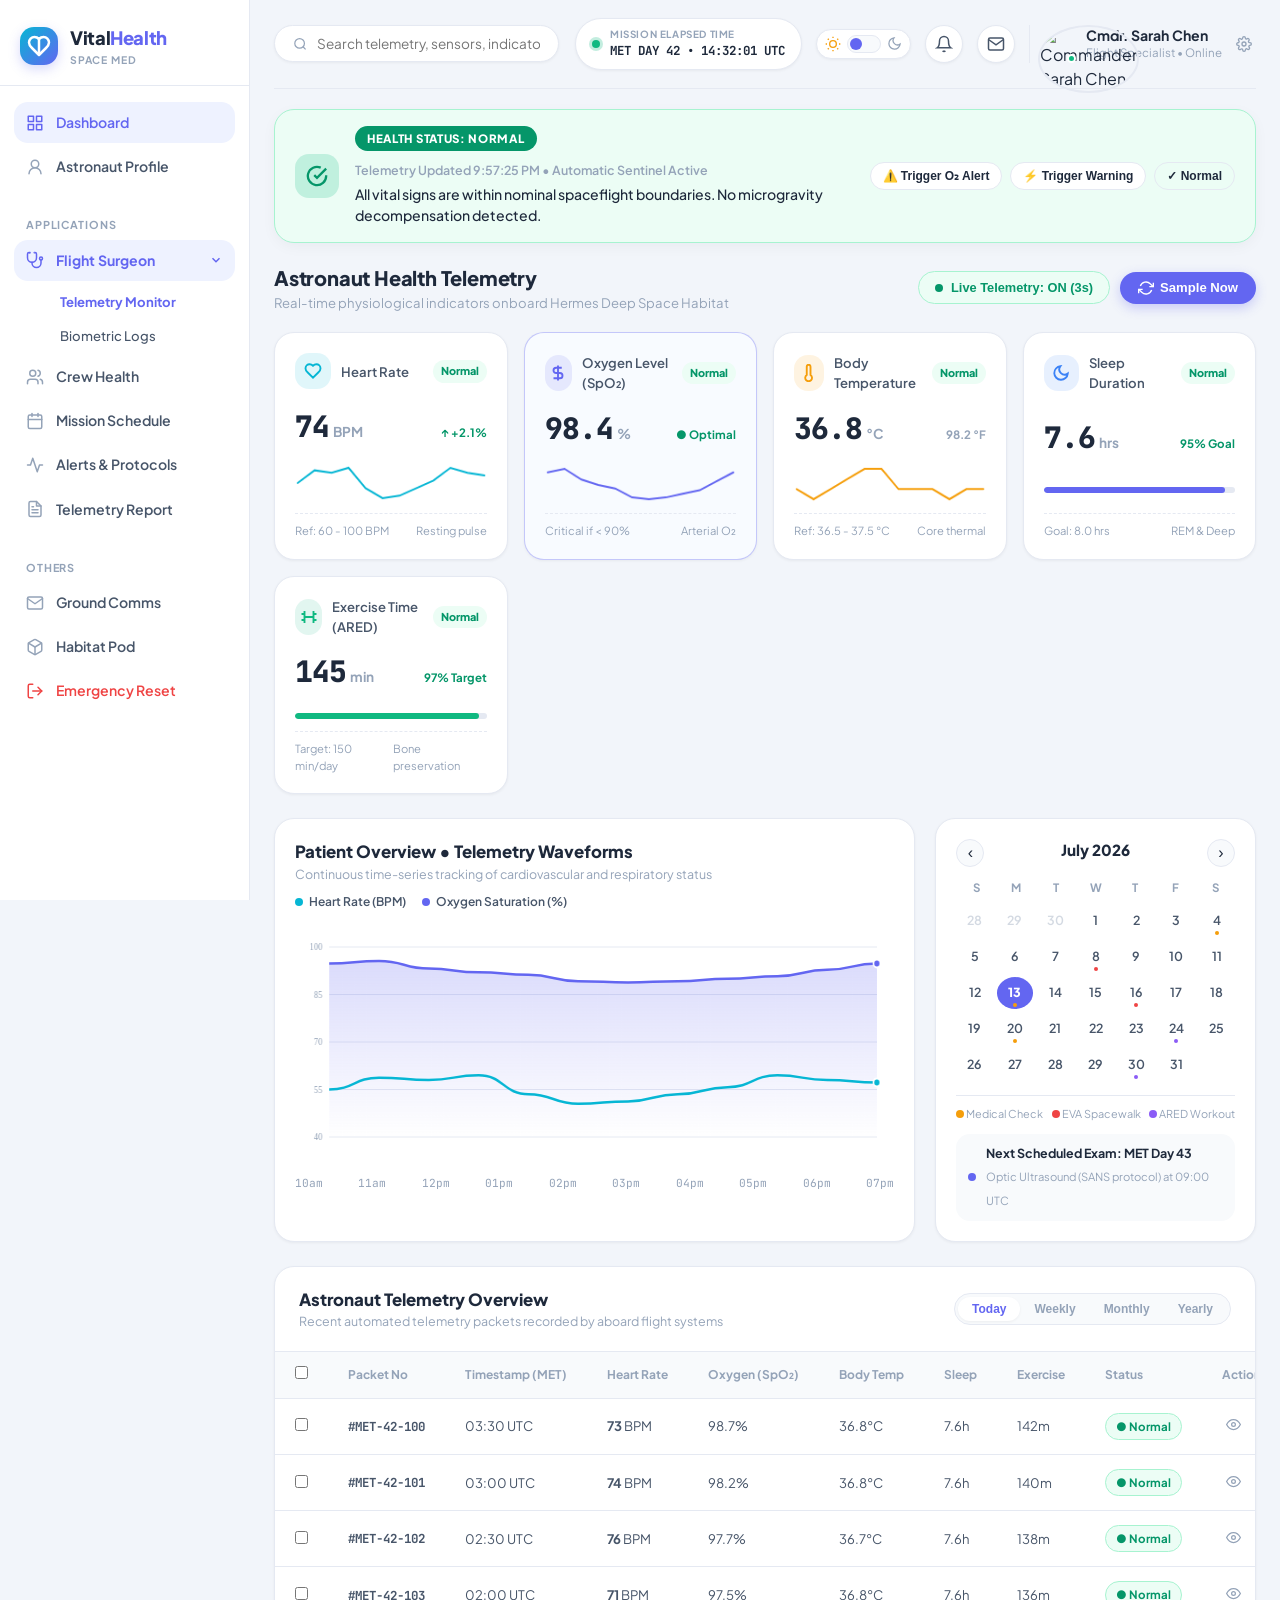
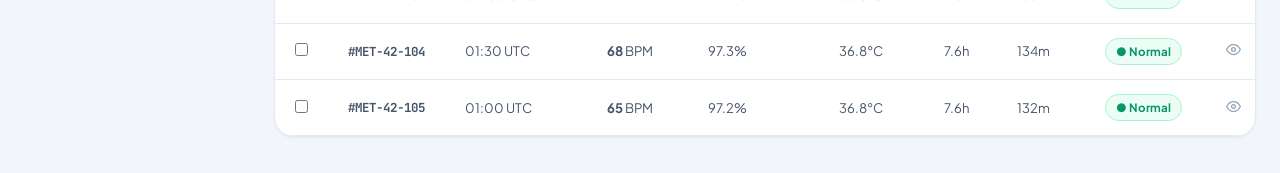
==== index.html @ 0f3dd2e7 "feat: initialize AstroHealth base project Setup core project structure, theme definitions,  MainActi" ====
<!DOCTYPE html>
<html lang="en" data-theme="light">
<head>
  <meta charset="UTF-8">
  <meta name="viewport" content="width=device-width, initial-scale=1.0, maximum-scale=1.0, user-scalable=no">
  <title>VitalHealth — Astronaut Health Monitor</title>
  <link rel="stylesheet" href="style.css">
  <link rel="preconnect" href="https://fonts.googleapis.com">
  <link rel="preconnect" href="https://fonts.gstatic.com" crossorigin>
  <link href="https://fonts.googleapis.com/css2?family=Plus+Jakarta+Sans:wght@400;500;600;700;800&family=JetBrains+Mono:wght@500;700&display=swap" rel="stylesheet">
</head>
<body>
  <div class="app-layout">
    <!-- Left Sidebar -->
    <aside class="sidebar" id="sidebar">
      <div class="sidebar-header">
        <div class="brand">
          <div class="brand-logo">
            <svg width="24" height="24" viewBox="0 0 24 24" fill="none" stroke="currentColor" stroke-width="2.5" stroke-linecap="round" stroke-linejoin="round">
              <path d="M19 14c1.49-1.46 3-3.21 3-5.5A5.5 5.5 0 0 0 16.5 3c-1.76 0-3 .5-4.5 2-1.5-1.5-2.74-2-4.5-2A5.5 5.5 0 0 0 2 8.5c0 2.3 1.5 4.05 3 5.5l7 7Z"></path>
              <path d="M12 5v14"></path>
            </svg>
          </div>
          <div class="brand-text">
            <h2>Vital<span>Health</span></h2>
            <span class="sub-badge">SPACE MED</span>
          </div>
        </div>
        <button class="mobile-close-btn" id="mobileCloseBtn" aria-label="Close menu">✕</button>
      </div>

      <nav class="sidebar-nav">
        <div class="nav-section">
          <a href="#" class="nav-item active">
            <svg width="18" height="18" viewBox="0 0 24 24" fill="none" stroke="currentColor" stroke-width="2" stroke-linecap="round" stroke-linejoin="round">
              <rect x="3" y="3" width="7" height="7"></rect>
              <rect x="14" y="3" width="7" height="7"></rect>
              <rect x="14" y="14" width="7" height="7"></rect>
              <rect x="3" y="14" width="7" height="7"></rect>
            </svg>
            <span>Dashboard</span>
          </a>
          <a href="#" class="nav-item">
            <svg width="18" height="18" viewBox="0 0 24 24" fill="none" stroke="currentColor" stroke-width="2" stroke-linecap="round" stroke-linejoin="round">
              <circle cx="12" cy="8" r="5"></circle>
              <path d="M20 21a8 8 0 1 0-16 0"></path>
            </svg>
            <span>Astronaut Profile</span>
          </a>
        </div>

        <div class="nav-section">
          <span class="nav-heading">APPLICATIONS</span>
          <div class="nav-group open">
            <div class="nav-group-header">
              <div class="header-left">
                <svg width="18" height="18" viewBox="0 0 24 24" fill="none" stroke="currentColor" stroke-width="2" stroke-linecap="round" stroke-linejoin="round">
                  <path d="M4.8 2.3A.3.3 0 1 0 5 2H4a2 2 0 0 0-2 2v5a6 6 0 0 0 6 6v0a6 6 0 0 0 6-6V4a2 2 0 0 0-2-2h-1a.2.2 0 1 0 .3.3"></path>
                  <path d="M8 15v1a6 6 0 0 0 6 6v0a6 6 0 0 0 6-6v-4"></path>
                  <circle cx="20" cy="10" r="2"></circle>
                </svg>
                <span>Flight Surgeon</span>
              </div>
              <svg class="chevron" width="14" height="14" viewBox="0 0 24 24" fill="none" stroke="currentColor" stroke-width="2.5"><polyline points="6 9 12 15 18 9"></polyline></svg>
            </div>
            <div class="sub-menu">
              <a href="#" class="sub-item active">Telemetry Monitor</a>
              <a href="#" class="sub-item">Biometric Logs</a>
            </div>
          </div>

          <a href="#" class="nav-item">
            <svg width="18" height="18" viewBox="0 0 24 24" fill="none" stroke="currentColor" stroke-width="2" stroke-linecap="round" stroke-linejoin="round">
              <path d="M16 21v-2a4 4 0 0 0-4-4H6a4 4 0 0 0-4 4v2"></path>
              <circle cx="9" cy="7" r="4"></circle>
              <path d="M22 21v-2a4 4 0 0 0-3-3.87"></path>
              <path d="M16 3.13a4 4 0 0 1 0 7.75"></path>
            </svg>
            <span>Crew Health</span>
          </a>

          <a href="#" class="nav-item">
            <svg width="18" height="18" viewBox="0 0 24 24" fill="none" stroke="currentColor" stroke-width="2" stroke-linecap="round" stroke-linejoin="round">
              <rect x="3" y="4" width="18" height="18" rx="2" ry="2"></rect>
              <line x1="16" y1="2" x2="16" y2="6"></line>
              <line x1="8" y1="2" x2="8" y2="6"></line>
              <line x1="3" y1="10" x2="21" y2="10"></line>
            </svg>
            <span>Mission Schedule</span>
          </a>

          <a href="#" class="nav-item">
            <svg width="18" height="18" viewBox="0 0 24 24" fill="none" stroke="currentColor" stroke-width="2" stroke-linecap="round" stroke-linejoin="round">
              <path d="M22 12h-4l-3 9L9 3l-3 9H2"></path>
            </svg>
            <span>Alerts & Protocols</span>
          </a>

          <a href="#" class="nav-item">
            <svg width="18" height="18" viewBox="0 0 24 24" fill="none" stroke="currentColor" stroke-width="2" stroke-linecap="round" stroke-linejoin="round">
              <path d="M14 2H6a2 2 0 0 0-2 2v16a2 2 0 0 0 2 2h12a2 2 0 0 0 2-2V8z"></path>
              <polyline points="14 2 14 8 20 8"></polyline>
              <line x1="16" y1="13" x2="8" y2="13"></line>
              <line x1="16" y1="17" x2="8" y2="17"></line>
              <polyline points="10 9 9 9 8 9"></polyline>
            </svg>
            <span>Telemetry Report</span>
          </a>
        </div>

        <div class="nav-section">
          <span class="nav-heading">OTHERS</span>
          <a href="#" class="nav-item">
            <svg width="18" height="18" viewBox="0 0 24 24" fill="none" stroke="currentColor" stroke-width="2" stroke-linecap="round" stroke-linejoin="round">
              <path d="M4 4h16c1.1 0 2 .9 2 2v12c0 1.1-.9 2-2 2H4c-1.1 0-2-.9-2-2V6c0-1.1.9-2 2-2z"></path>
              <polyline points="22,6 12,13 2,6"></polyline>
            </svg>
            <span>Ground Comms</span>
          </a>
          <a href="#" class="nav-item">
            <svg width="18" height="18" viewBox="0 0 24 24" fill="none" stroke="currentColor" stroke-width="2" stroke-linecap="round" stroke-linejoin="round">
              <path d="M21 16V8a2 2 0 0 0-1-1.73l-7-4a2 2 0 0 0-2 0l-7 4A2 2 0 0 0 3 8v8a2 2 0 0 0 1 1.73l7 4a2 2 0 0 0 2 0l7-4A2 2 0 0 0 21 16z"></path>
              <polyline points="3.27 6.96 12 12.01 20.73 6.96"></polyline>
              <line x1="12" y1="22.08" x2="12" y2="12"></line>
            </svg>
            <span>Habitat Pod</span>
          </a>
          <a href="#" class="nav-item text-danger" id="resetBtn">
            <svg width="18" height="18" viewBox="0 0 24 24" fill="none" stroke="currentColor" stroke-width="2" stroke-linecap="round" stroke-linejoin="round">
              <path d="M9 21H5a2 2 0 0 1-2-2V5a2 2 0 0 1 2-2h4"></path>
              <polyline points="16 17 21 12 16 7"></polyline>
              <line x1="21" y1="12" x2="9" y2="12"></line>
            </svg>
            <span>Emergency Reset</span>
          </a>
        </div>
      </nav>
    </aside>

    <!-- Main Content Area -->
    <main class="main-content">
      <!-- Top Navigation Bar -->
      <header class="topbar">
        <div class="topbar-left">
          <button class="mobile-toggle-btn" id="mobileToggleBtn" aria-label="Open menu">
            <svg width="22" height="22" viewBox="0 0 24 24" fill="none" stroke="currentColor" stroke-width="2">
              <line x1="3" y1="12" x2="21" y2="12"></line>
              <line x1="3" y1="6" x2="21" y2="6"></line>
              <line x1="3" y1="18" x2="21" y2="18"></line>
            </svg>
          </button>
          
          <div class="search-box">
            <svg width="16" height="16" viewBox="0 0 24 24" fill="none" stroke="currentColor" stroke-width="2">
              <circle cx="11" cy="11" r="8"></circle>
              <line x1="21" y1="21" x2="16.65" y2="16.65"></line>
            </svg>
            <input type="text" placeholder="Search telemetry, sensors, indicators..." aria-label="Search">
          </div>
        </div>

        <div class="topbar-right">
          <!-- Mission Day / Time Indicator (STEP 5) -->
          <div class="mission-time-chip" title="Mission Elapsed Time (MET)">
            <span class="pulse-dot"></span>
            <div class="chip-text">
              <span class="chip-label">MISSION ELAPSED TIME</span>
              <strong id="missionTimeDisplay">MET DAY 42 • 14:32:08 UTC</strong>
            </div>
          </div>

          <!-- Light & Dark Mode Toggle Switch (Exact Match to User Reference) -->
          <div class="theme-toggle-wrapper">
            <button class="theme-toggle-btn" id="themeToggleBtn" aria-label="Toggle Light and Dark Mode" title="Switch Theme">
              <span class="icon-sun">
                <svg width="16" height="16" viewBox="0 0 24 24" fill="none" stroke="currentColor" stroke-width="2">
                  <circle cx="12" cy="12" r="5"></circle>
                  <line x1="12" y1="1" x2="12" y2="3"></line>
                  <line x1="12" y1="21" x2="12" y2="23"></line>
                  <line x1="4.22" y1="4.22" x2="5.64" y2="5.64"></line>
                  <line x1="18.36" y1="18.36" x2="19.78" y2="19.78"></line>
                  <line x1="1" y1="12" x2="3" y2="12"></line>
                  <line x1="21" y1="12" x2="23" y2="12"></line>
                  <line x1="4.22" y1="19.78" x2="5.64" y2="18.36"></line>
                  <line x1="18.36" y1="5.64" x2="19.78" y2="4.22"></line>
                </svg>
              </span>
              <span class="toggle-pill">
                <span class="pill-thumb"></span>
              </span>
              <span class="icon-moon">
                <svg width="15" height="15" viewBox="0 0 24 24" fill="none" stroke="currentColor" stroke-width="2">
                  <path d="M21 12.79A9 9 0 1 1 11.21 3 7 7 0 0 0 21 12.79z"></path>
                </svg>
              </span>
            </button>
          </div>

          <!-- Alert Notification Bell -->
          <div class="action-icon-btn notification-btn" id="notifBell" title="Health Alerts">
            <svg width="18" height="18" viewBox="0 0 24 24" fill="none" stroke="currentColor" stroke-width="2">
              <path d="M18 8A6 6 0 0 0 6 8c0 7-3 9-3 9h18s-3-2-3-9"></path>
              <path d="M13.73 21a2 2 0 0 1-3.46 0"></path>
            </svg>
            <span class="badge" id="alertBadge">1</span>
          </div>

          <!-- Comms Mail -->
          <div class="action-icon-btn" title="Mission Communications">
            <svg width="18" height="18" viewBox="0 0 24 24" fill="none" stroke="currentColor" stroke-width="2">
              <path d="M4 4h16c1.1 0 2 .9 2 2v12c0 1.1-.9 2-2 2H4c-1.1 0-2-.9-2-2V6c0-1.1.9-2 2-2z"></path>
              <polyline points="22,6 12,13 2,6"></polyline>
            </svg>
          </div>

          <!-- Astronaut Profile Badge -->
          <div class="user-profile">
            <div class="avatar-wrap">
              <img src="https://images.unsplash.com/photo-1534528741775-53994a69daeb?auto=format&fit=crop&w=120&q=80" alt="Commander Sarah Chen" class="avatar-img">
              <span class="online-status"></span>
            </div>
            <div class="user-info">
              <span class="user-name">Cmdr. Sarah Chen</span>
              <span class="user-role">Flight Specialist • Online</span>
            </div>
            <button class="settings-gear" aria-label="Settings">
              <svg width="16" height="16" viewBox="0 0 24 24" fill="none" stroke="currentColor" stroke-width="2">
                <circle cx="12" cy="12" r="3"></circle>
                <path d="M19.4 15a1.65 1.65 0 0 0 .33 1.82l.06.06a2 2 0 0 1 0 2.83 2 2 0 0 1-2.83 0l-.06-.06a1.65 1.65 0 0 0-1.82-.33 1.65 1.65 0 0 0-1 1.51V21a2 2 0 0 1-2 2 2 2 0 0 1-2-2v-.09A1.65 1.65 0 0 0 9 19.4a1.65 1.65 0 0 0-1.82.33l-.06.06a2 2 0 0 1-2.83 0 2 2 0 0 1 0-2.83l.06-.06a1.65 1.65 0 0 0 .33-1.82 1.65 1.65 0 0 0-1.51-1H3a2 2 0 0 1-2-2 2 2 0 0 1 2-2h.09A1.65 1.65 0 0 0 4.6 9a1.65 1.65 0 0 0-.33-1.82l-.06-.06a2 2 0 0 1 0-2.83 2 2 0 0 1 2.83 0l.06.06a1.65 1.65 0 0 0 1.82.33H9a1.65 1.65 0 0 0 1-1.51V3a2 2 0 0 1 2-2 2 2 0 0 1 2 2v.09a1.65 1.65 0 0 0 1.51 1.65 1.65 0 0 0 1.82-.33l.06-.06a2 2 0 0 1 2.83 0 2 2 0 0 1 0 2.83l-.06.06a1.65 1.65 0 0 0-.33 1.82V9a1.65 1.65 0 0 0 1.51 1H21a2 2 0 0 1 2 2 2 2 0 0 1-2 2h-.09a1.65 1.65 0 0 0-1.51 1z"></path>
              </svg>
            </button>
          </div>
        </div>
      </header>

      <!-- Alert Banner Container (STEP 4: Alert Condition) -->
      <section class="alert-section" id="alertBannerSection">
        <div class="alert-banner normal" id="globalAlertBanner">
          <div class="alert-icon-box" id="alertIconBox">
            <svg width="20" height="20" viewBox="0 0 24 24" fill="none" stroke="currentColor" stroke-width="2.5">
              <path d="M22 11.08V12a10 10 0 1 1-5.93-9.14"></path>
              <polyline points="22 4 12 14.01 9 11.01"></polyline>
            </svg>
          </div>
          <div class="alert-content">
            <div class="alert-badge-row">
              <!-- STEP 3: Simple Health Status Indicator: Normal / Warning / Critical -->
              <span class="status-pill normal" id="mainStatusBadge">HEALTH STATUS: NORMAL</span>
              <span class="alert-sub" id="alertTimestamp">Live Bio-Telemetry Monitoring</span>
            </div>
            <p class="alert-desc" id="alertDescription">
              All vital signs are within nominal spaceflight boundaries. No microgravity decompensation detected.
            </p>
          </div>
          <div class="alert-actions">
            <!-- Test trigger buttons for testing Step 3 and Step 4 -->
            <button class="sim-btn" id="simCriticalBtn" title="Test Critical Alert (Oxygen &lt; 90%)">⚠️ Trigger O₂ Alert</button>
            <button class="sim-btn" id="simWarningBtn" title="Test Warning Alert">⚡ Trigger Warning</button>
            <button class="sim-btn outline" id="simNormalBtn" title="Reset to Normal">✓ Normal</button>
          </div>
        </div>
      </section>

      <!-- Dashboard Controls Row -->
      <div class="controls-bar">
        <div class="left-info">
          <h3>Astronaut Health Telemetry</h3>
          <p>Real-time physiological indicators onboard Hermes Deep Space Habitat</p>
        </div>
        <div class="right-controls">
          <button class="live-feed-toggle active" id="liveToggleBtn">
            <span class="live-blip"></span>
            <span id="liveToggleText">Live Telemetry: ON (3s)</span>
          </button>
          <button class="action-btn-primary" id="manualSampleBtn">
            <svg width="16" height="16" viewBox="0 0 24 24" fill="none" stroke="currentColor" stroke-width="2"><polyline points="23 4 23 10 17 10"></polyline><polyline points="1 20 1 14 7 14"></polyline><path d="M3.51 9a9 9 0 0 1 14.85-3.36L23 10M1 14l4.64 4.36A9 9 0 0 0 20.49 15"></path></svg>
            <span>Sample Now</span>
          </button>
        </div>
      </div>

      <!-- STEP 2: Display at least 4 health parameters -->
      <!-- Top 5 Vital Stat Cards (Matching the 2nd user image layout) -->
      <section class="stat-cards-grid">
        <!-- 1. Heart Rate -->
        <div class="card stat-card" id="cardHeartRate">
          <div class="stat-header">
            <div class="stat-meta">
              <span class="stat-icon-wrap cyan">
                <svg width="18" height="18" viewBox="0 0 24 24" fill="none" stroke="currentColor" stroke-width="2.5">
                  <path d="M19 14c1.49-1.46 3-3.21 3-5.5A5.5 5.5 0 0 0 16.5 3c-1.76 0-3 .5-4.5 2-1.5-1.5-2.74-2-4.5-2A5.5 5.5 0 0 0 2 8.5c0 2.3 1.5 4.05 3 5.5l7 7Z"></path>
                </svg>
              </span>
              <span class="stat-label">Heart Rate</span>
            </div>
            <span class="status-tag normal" id="tagHeartRate">Normal</span>
          </div>
          <div class="stat-body">
            <div class="stat-value-wrap">
              <h2 id="valHeartRate">74</h2>
              <span class="stat-unit">BPM</span>
            </div>
            <span class="stat-trend positive" id="trendHeartRate">↑ +2.1%</span>
          </div>
          <!-- Sparkline Canvas -->
          <canvas class="sparkline-canvas" id="sparkHeartRate" width="220" height="40"></canvas>
          <div class="stat-footer">
            <span>Ref: 60 - 100 BPM</span>
            <span class="stat-subtle">Resting pulse</span>
          </div>
        </div>

        <!-- 2. Oxygen Level (SpO2) - ALERT CONDITION: < 90% -> CRITICAL ALERT -->
        <div class="card stat-card highlighted" id="cardOxygen">
          <div class="stat-header">
            <div class="stat-meta">
              <span class="stat-icon-wrap purple">
                <svg width="18" height="18" viewBox="0 0 24 24" fill="none" stroke="currentColor" stroke-width="2.5">
                  <path d="M12 2v20M17 5H9.5a3.5 3.5 0 0 0 0 7h5a3.5 3.5 0 0 1 0 7H6"></path>
                </svg>
              </span>
              <span class="stat-label">Oxygen Level (SpO₂)</span>
            </div>
            <span class="status-tag normal" id="tagOxygen">Normal</span>
          </div>
          <div class="stat-body">
            <div class="stat-value-wrap">
              <h2 id="valOxygen">98.4</h2>
              <span class="stat-unit">%</span>
            </div>
            <span class="stat-trend positive" id="trendOxygen">● Optimal</span>
          </div>
          <canvas class="sparkline-canvas" id="sparkOxygen" width="220" height="40"></canvas>
          <div class="stat-footer">
            <span>Critical if &lt; 90%</span>
            <span class="stat-subtle">Arterial O₂</span>
          </div>
        </div>

        <!-- 3. Body Temperature -->
        <div class="card stat-card" id="cardTemp">
          <div class="stat-header">
            <div class="stat-meta">
              <span class="stat-icon-wrap amber">
                <svg width="18" height="18" viewBox="0 0 24 24" fill="none" stroke="currentColor" stroke-width="2.5">
                  <path d="M14 14.76V3.5a2.5 2.5 0 0 0-5 0v11.26a4.5 4.5 0 1 0 5 0z"></path>
                </svg>
              </span>
              <span class="stat-label">Body Temperature</span>
            </div>
            <span class="status-tag normal" id="tagTemp">Normal</span>
          </div>
          <div class="stat-body">
            <div class="stat-value-wrap">
              <h2 id="valTemp">36.8</h2>
              <span class="stat-unit">°C</span>
            </div>
            <span class="stat-trend neutral" id="trendTemp">98.2 °F</span>
          </div>
          <canvas class="sparkline-canvas" id="sparkTemp" width="220" height="40"></canvas>
          <div class="stat-footer">
            <span>Ref: 36.5 - 37.5 °C</span>
            <span class="stat-subtle">Core thermal</span>
          </div>
        </div>

        <!-- 4. Sleep Duration -->
        <div class="card stat-card" id="cardSleep">
          <div class="stat-header">
            <div class="stat-meta">
              <span class="stat-icon-wrap blue">
                <svg width="18" height="18" viewBox="0 0 24 24" fill="none" stroke="currentColor" stroke-width="2.5">
                  <path d="M21 12.79A9 9 0 1 1 11.21 3 7 7 0 0 0 21 12.79z"></path>
                </svg>
              </span>
              <span class="stat-label">Sleep Duration</span>
            </div>
            <span class="status-tag normal" id="tagSleep">Normal</span>
          </div>
          <div class="stat-body">
            <div class="stat-value-wrap">
              <h2 id="valSleep">7.6</h2>
              <span class="stat-unit">hrs</span>
            </div>
            <span class="stat-trend positive" id="trendSleep">95% Goal</span>
          </div>
          <div class="progress-track">
            <div class="progress-bar" id="sleepProgressBar" style="width: 95%;"></div>
          </div>
          <div class="stat-footer">
            <span>Goal: 8.0 hrs</span>
            <span class="stat-subtle">REM &amp; Deep</span>
          </div>
        </div>

        <!-- 5. Exercise Time (ARED) -->
        <div class="card stat-card" id="cardExercise">
          <div class="stat-header">
            <div class="stat-meta">
              <span class="stat-icon-wrap green">
                <svg width="18" height="18" viewBox="0 0 24 24" fill="none" stroke="currentColor" stroke-width="2.5">
                  <path d="M6 4v16M18 4v16M2 8h4M18 8h4M2 16h4M18 16h4M6 12h12"></path>
                </svg>
              </span>
              <span class="stat-label">Exercise Time (ARED)</span>
            </div>
            <span class="status-tag normal" id="tagExercise">Normal</span>
          </div>
          <div class="stat-body">
            <div class="stat-value-wrap">
              <h2 id="valExercise">145</h2>
              <span class="stat-unit">min</span>
            </div>
            <span class="stat-trend positive" id="trendExercise">97% Target</span>
          </div>
          <div class="progress-track">
            <div class="progress-bar green" id="exerciseProgressBar" style="width: 96%;"></div>
          </div>
          <div class="stat-footer">
            <span>Target: 150 min/day</span>
            <span class="stat-subtle">Bone preservation</span>
          </div>
        </div>
      </section>

      <!-- Middle Section: Main Interactive Chart & Calendar (Matching Image 2) -->
      <section class="middle-grid">
        <!-- Main Telemetry Spline Chart -->
        <div class="card chart-card">
          <div class="card-header">
            <div>
              <h3 class="card-title">Patient Overview • Telemetry Waveforms</h3>
              <p class="card-subtitle">Continuous time-series tracking of cardiovascular and respiratory status</p>
            </div>
            <div class="chart-legend">
              <span class="legend-item"><span class="dot heart"></span> Heart Rate (BPM)</span>
              <span class="legend-item"><span class="dot oxygen"></span> Oxygen Saturation (%)</span>
            </div>
          </div>

          <div class="chart-container">
            <canvas id="mainTelemetryChart" width="700" height="240"></canvas>
            <div class="chart-tooltip" id="chartTooltip">
              <span class="tt-time" id="ttTime">12:00 AM</span>
              <div class="tt-row"><span class="tt-dot heart"></span> HR: <strong id="ttHr">74 BPM</strong></div>
              <div class="tt-row"><span class="tt-dot oxygen"></span> SpO₂: <strong id="ttOx">98.5%</strong></div>
            </div>
          </div>

          <div class="chart-axis-labels" id="chartAxisLabels">
            <span>10am</span><span>11am</span><span>12pm</span><span>01pm</span><span>02pm</span><span>03pm</span><span>04pm</span><span>05pm</span><span>06pm</span><span>07pm</span>
          </div>
        </div>

        <!-- Mission Calendar & Medical Events (Matching Image 2 Calendar Card) -->
        <div class="card calendar-card">
          <div class="card-header calendar-header">
            <button class="cal-nav-btn" id="calPrevMonth" aria-label="Previous Month">‹</button>
            <h4 class="calendar-month-title" id="calMonthTitle">July 2026</h4>
            <button class="cal-nav-btn" id="calNextMonth" aria-label="Next Month">›</button>
          </div>

          <div class="calendar-table">
            <div class="cal-weekdays">
              <span>S</span><span>M</span><span>T</span><span>W</span><span>T</span><span>F</span><span>S</span>
            </div>
            <div class="cal-days-grid" id="calDaysGrid">
              <!-- Dynamically populated days -->
            </div>
          </div>

          <div class="calendar-legend">
            <span><span class="dot appt"></span> Medical Check</span>
            <span><span class="dot meeting"></span> EVA Spacewalk</span>
            <span><span class="dot surgery"></span> ARED Workout</span>
          </div>

          <div class="upcoming-item">
            <div class="upcoming-dot"></div>
            <div class="upcoming-info">
              <strong>Next Scheduled Exam: MET Day 43</strong>
              <span>Optic Ultrasound (SANS protocol) at 09:00 UTC</span>
            </div>
          </div>
        </div>
      </section>

      <!-- Bottom Section: Telemetry Log Table (Matching Image 2 Table) -->
      <section class="table-section">
        <div class="card table-card">
          <div class="table-card-header">
            <div>
              <h3 class="card-title">Astronaut Telemetry Overview</h3>
              <p class="card-subtitle">Recent automated telemetry packets recorded by aboard flight systems</p>
            </div>
            <div class="table-time-filter">
              <button class="tab-pill active">Today</button>
              <button class="tab-pill">Weekly</button>
              <button class="tab-pill">Monthly</button>
              <button class="tab-pill">Yearly</button>
            </div>
          </div>

          <div class="table-responsive">
            <table class="telemetry-table">
              <thead>
                <tr>
                  <th width="40"><input type="checkbox" aria-label="Select all"></th>
                  <th>Packet No</th>
                  <th>Timestamp (MET)</th>
                  <th>Heart Rate</th>
                  <th>Oxygen (SpO₂)</th>
                  <th>Body Temp</th>
                  <th>Sleep</th>
                  <th>Exercise</th>
                  <th>Status</th>
                  <th width="80">Action</th>
                </tr>
              </thead>
              <tbody id="telemetryTableBody">
                <!-- Dynamically generated rows -->
              </tbody>
            </table>
          </div>
        </div>
      </section>
    </main>
  </div>

  <script src="app.js"></script>
</body>
</html>
---- style.css ----
/* =========================================================
   VitalHealth — Design System & Stylesheet
   Supports Light Mode & Dark Mode matching reference UI/UX
   ========================================================= */

:root {
  /* Light Theme (Default) */
  --bg-app: #f2f5fa;
  --bg-card: #ffffff;
  --bg-card-highlight: #f8fbff;
  --bg-sidebar: #ffffff;
  --bg-subtle: #f8fafc;
  --bg-hover: #f1f5f9;
  
  --border-color: #e5e9f2;
  --border-focus: #818cf8;
  
  --text-primary: #1e293b;
  --text-secondary: #475569;
  --text-muted: #94a3b8;
  
  --primary-accent: #6366f1;
  --primary-light: #eef2ff;
  --primary-text: #4f46e5;
  
  --secondary-accent: #06b6d4;
  --secondary-light: #ecfeff;
  
  --status-normal-bg: #ecfdf5;
  --status-normal-text: #059669;
  --status-normal-border: #a7f3d0;
  
  --status-warning-bg: #fffbeb;
  --status-warning-text: #d97706;
  --status-warning-border: #fde68a;
  
  --status-critical-bg: #fef2f2;
  --status-critical-text: #dc2626;
  --status-critical-border: #fecaca;
  
  --shadow-sm: 0 1px 3px rgba(0, 0, 0, 0.05);
  --shadow-md: 0 4px 16px -2px rgba(15, 23, 42, 0.05);
  --shadow-lg: 0 10px 30px -4px rgba(15, 23, 42, 0.08);

  --radius-sm: 8px;
  --radius-md: 14px;
  --radius-lg: 20px;
  --radius-full: 9999px;
  
  --font-main: 'Plus Jakarta Sans', system-ui, -apple-system, sans-serif;
  --font-mono: 'JetBrains Mono', monospace;
  
  --transition: all 0.25s cubic-bezier(0.16, 1, 0.3, 1);
}

[data-theme="dark"] {
  --bg-app: #090e1a;
  --bg-card: #121a2d;
  --bg-card-highlight: #15223c;
  --bg-sidebar: #0e1526;
  --bg-subtle: #18233c;
  --bg-hover: #1c2946;
  
  --border-color: #1e2b48;
  --border-focus: #6366f1;
  
  --text-primary: #f8fafc;
  --text-secondary: #cbd5e1;
  --text-muted: #64748b;
  
  --primary-accent: #818cf8;
  --primary-light: #1e1b4b;
  --primary-text: #c7d2fe;
  
  --secondary-accent: #22d3ee;
  --secondary-light: #083344;
  
  --status-normal-bg: rgba(16, 185, 129, 0.15);
  --status-normal-text: #34d399;
  --status-normal-border: rgba(52, 211, 153, 0.3);
  
  --status-warning-bg: rgba(245, 158, 11, 0.15);
  --status-warning-text: #fbbf24;
  --status-warning-border: rgba(251, 191, 36, 0.3);
  
  --status-critical-bg: rgba(239, 68, 68, 0.18);
  --status-critical-text: #f87171;
  --status-critical-border: rgba(248, 113, 113, 0.4);
  
  --shadow-sm: 0 1px 3px rgba(0, 0, 0, 0.25);
  --shadow-md: 0 6px 20px rgba(0, 0, 0, 0.35);
  --shadow-lg: 0 12px 35px rgba(0, 0, 0, 0.45);
}

/* ================= Base Reset ================= */
* {
  box-sizing: border-box;
  margin: 0;
  padding: 0;
}

body {
  font-family: var(--font-main);
  background-color: var(--bg-app);
  color: var(--text-primary);
  line-height: 1.5;
  transition: background-color 0.3s ease, color 0.3s ease;
  overflow-x: hidden;
  -webkit-font-smoothing: antialiased;
}

/* ================= Layout Structure ================= */
.app-layout {
  display: flex;
  min-height: 100vh;
  width: 100%;
}

/* ================= Left Sidebar ================= */
.sidebar {
  width: 250px;
  background-color: var(--bg-sidebar);
  border-right: 1px solid var(--border-color);
  display: flex;
  flex-direction: column;
  position: sticky;
  top: 0;
  height: 100vh;
  flex-shrink: 0;
  transition: var(--transition);
  z-index: 100;
}

.sidebar-header {
  padding: 24px 20px 18px;
  display: flex;
  align-items: center;
  justify-content: space-between;
  border-bottom: 1px solid var(--border-color);
}

.brand {
  display: flex;
  align-items: center;
  gap: 12px;
}

.brand-logo {
  width: 38px;
  height: 38px;
  background: linear-gradient(135deg, #06b6d4, #6366f1);
  color: #ffffff;
  border-radius: var(--radius-md);
  display: flex;
  align-items: center;
  justify-content: center;
  box-shadow: 0 4px 12px rgba(99, 102, 241, 0.25);
}

.brand-text h2 {
  font-size: 1.15rem;
  font-weight: 800;
  letter-spacing: -0.02em;
  color: var(--text-primary);
}

.brand-text h2 span {
  color: var(--primary-accent);
}

.sub-badge {
  font-size: 0.65rem;
  font-weight: 700;
  color: var(--text-muted);
  letter-spacing: 0.08em;
  display: block;
}

.mobile-close-btn {
  display: none;
  background: none;
  border: none;
  font-size: 1.25rem;
  color: var(--text-muted);
  cursor: pointer;
}

.sidebar-nav {
  padding: 16px 14px;
  overflow-y: auto;
  flex: 1;
}

.nav-section {
  margin-bottom: 22px;
}

.nav-heading {
  font-size: 0.68rem;
  font-weight: 700;
  letter-spacing: 0.08em;
  color: var(--text-muted);
  padding: 8px 12px 6px;
  display: block;
}

.nav-item {
  display: flex;
  align-items: center;
  gap: 12px;
  padding: 10px 12px;
  border-radius: var(--radius-md);
  color: var(--text-secondary);
  font-size: 0.88rem;
  font-weight: 600;
  text-decoration: none;
  transition: var(--transition);
  margin-bottom: 3px;
}

.nav-item svg {
  color: var(--text-muted);
  transition: var(--transition);
}

.nav-item:hover {
  background-color: var(--bg-hover);
  color: var(--text-primary);
}

.nav-item:hover svg {
  color: var(--primary-accent);
}

.nav-item.active {
  background-color: var(--primary-light);
  color: var(--primary-accent);
}

.nav-item.active svg {
  color: var(--primary-accent);
}

.nav-group {
  margin-bottom: 4px;
}

.nav-group-header {
  display: flex;
  align-items: center;
  justify-content: space-between;
  padding: 10px 12px;
  border-radius: var(--radius-md);
  color: var(--primary-accent);
  background-color: var(--primary-light);
  font-size: 0.88rem;
  font-weight: 700;
  cursor: pointer;
}

.header-left {
  display: flex;
  align-items: center;
  gap: 12px;
}

.sub-menu {
  padding-left: 36px;
  margin-top: 4px;
}

.sub-item {
  display: block;
  padding: 7px 10px;
  font-size: 0.82rem;
  color: var(--text-secondary);
  text-decoration: none;
  font-weight: 500;
  border-radius: var(--radius-sm);
  transition: var(--transition);
}

.sub-item:hover {
  color: var(--primary-accent);
}

.sub-item.active {
  color: var(--primary-accent);
  font-weight: 700;
}

.text-danger {
  color: #ef4444 !important;
}

.text-danger svg {
  color: #ef4444 !important;
}

/* ================= Main Content Area ================= */
.main-content {
  flex: 1;
  display: flex;
  flex-direction: column;
  min-width: 0;
  padding: 0 24px 36px;
}

/* ================= Top Navigation Bar ================= */
.topbar {
  display: flex;
  align-items: center;
  justify-content: space-between;
  padding: 18px 0;
  border-bottom: 1px solid var(--border-color);
  margin-bottom: 20px;
  gap: 16px;
  flex-wrap: wrap;
}

.topbar-left {
  display: flex;
  align-items: center;
  gap: 12px;
  flex: 1;
  max-width: 380px;
}

.mobile-toggle-btn {
  display: none;
  background: var(--bg-card);
  border: 1px solid var(--border-color);
  border-radius: var(--radius-sm);
  padding: 7px;
  color: var(--text-primary);
  cursor: pointer;
}

.search-box {
  display: flex;
  align-items: center;
  gap: 10px;
  background-color: var(--bg-card);
  border: 1px solid var(--border-color);
  border-radius: var(--radius-full);
  padding: 9px 18px;
  width: 100%;
  box-shadow: var(--shadow-sm);
  transition: var(--transition);
}

.search-box:focus-within {
  border-color: var(--border-focus);
  box-shadow: 0 0 0 3px rgba(99, 102, 241, 0.15);
}

.search-box svg {
  color: var(--text-muted);
}

.search-box input {
  border: none;
  background: none;
  outline: none;
  color: var(--text-primary);
  font-size: 0.85rem;
  width: 100%;
  font-family: inherit;
}

.topbar-right {
  display: flex;
  align-items: center;
  gap: 14px;
}

/* Mission Day & Time Chip (STEP 5) */
.mission-time-chip {
  display: flex;
  align-items: center;
  gap: 10px;
  background: var(--bg-card);
  border: 1px solid var(--border-color);
  padding: 8px 16px;
  border-radius: var(--radius-full);
  box-shadow: var(--shadow-sm);
}

.pulse-dot {
  width: 8px;
  height: 8px;
  background-color: #10b981;
  border-radius: 50%;
  box-shadow: 0 0 0 3px rgba(16, 185, 129, 0.25);
  animation: pulseGreen 1.8s infinite;
}

@keyframes pulseGreen {
  0% { box-shadow: 0 0 0 0 rgba(16, 185, 129, 0.4); }
  70% { box-shadow: 0 0 0 6px rgba(16, 185, 129, 0); }
  100% { box-shadow: 0 0 0 0 rgba(16, 185, 129, 0); }
}

.chip-text {
  display: flex;
  flex-direction: column;
}

.chip-label {
  font-size: 0.62rem;
  font-weight: 700;
  color: var(--text-muted);
  letter-spacing: 0.06em;
}

.chip-text strong {
  font-size: 0.78rem;
  font-family: var(--font-mono);
  color: var(--text-primary);
}

/* ================= Theme Switch Toggle (User Reference) ================= */
.theme-toggle-wrapper {
  display: flex;
  align-items: center;
}

.theme-toggle-btn {
  display: flex;
  align-items: center;
  gap: 6px;
  background: var(--bg-card);
  border: 1px solid var(--border-color);
  border-radius: var(--radius-full);
  padding: 5px 8px;
  cursor: pointer;
  box-shadow: var(--shadow-sm);
  transition: var(--transition);
}

.theme-toggle-btn:hover {
  border-color: var(--border-focus);
}

.icon-sun {
  color: #f59e0b;
  display: flex;
  align-items: center;
}

.icon-moon {
  color: var(--text-muted);
  display: flex;
  align-items: center;
}

[data-theme="dark"] .icon-sun {
  color: var(--text-muted);
}

[data-theme="dark"] .icon-moon {
  color: #818cf8;
}

.toggle-pill {
  width: 34px;
  height: 18px;
  background-color: var(--bg-subtle);
  border: 1px solid var(--border-color);
  border-radius: var(--radius-full);
  position: relative;
  display: inline-block;
  transition: var(--transition);
}

.pill-thumb {
  position: absolute;
  top: 2px;
  left: 2px;
  width: 12px;
  height: 12px;
  background-color: var(--primary-accent);
  border-radius: 50%;
  transition: var(--transition);
}

[data-theme="dark"] .pill-thumb {
  transform: translateX(16px);
  background-color: #818cf8;
}

.action-icon-btn {
  width: 38px;
  height: 38px;
  border-radius: 50%;
  background: var(--bg-card);
  border: 1px solid var(--border-color);
  display: flex;
  align-items: center;
  justify-content: center;
  color: var(--text-secondary);
  cursor: pointer;
  position: relative;
  box-shadow: var(--shadow-sm);
  transition: var(--transition);
}

.action-icon-btn:hover {
  background-color: var(--bg-hover);
  color: var(--text-primary);
}

.notification-btn .badge {
  position: absolute;
  top: -2px;
  right: -2px;
  background-color: #ef4444;
  color: white;
  font-size: 0.65rem;
  font-weight: 800;
  min-width: 17px;
  height: 17px;
  border-radius: 50%;
  display: flex;
  align-items: center;
  justify-content: center;
  border: 2px solid var(--bg-card);
}

.user-profile {
  display: flex;
  align-items: center;
  gap: 10px;
  padding-left: 8px;
  border-left: 1px solid var(--border-color);
}

.avatar-wrap {
  position: relative;
  width: 38px;
  height: 38px;
}

.avatar-img {
  width: 100%;
  height: 100%;
  border-radius: 50%;
  object-fit: cover;
  border: 2px solid var(--border-color);
}

.online-status {
  position: absolute;
  bottom: 0;
  right: 0;
  width: 9px;
  height: 9px;
  background-color: #10b981;
  border: 2px solid var(--bg-card);
  border-radius: 50%;
}

.user-info {
  display: flex;
  flex-direction: column;
}

.user-name {
  font-size: 0.88rem;
  font-weight: 700;
  color: var(--text-primary);
  line-height: 1.2;
}

.user-role {
  font-size: 0.72rem;
  color: var(--text-muted);
}

.settings-gear {
  background: none;
  border: none;
  color: var(--text-muted);
  cursor: pointer;
  padding: 4px;
  display: flex;
  align-items: center;
  transition: var(--transition);
}

.settings-gear:hover {
  color: var(--text-primary);
  transform: rotate(45deg);
}

/* ================= Alert Banner Section (STEP 4 & STEP 3) ================= */
.alert-section {
  margin-bottom: 20px;
}

.alert-banner {
  border-radius: var(--radius-lg);
  padding: 16px 20px;
  display: flex;
  align-items: center;
  gap: 16px;
  box-shadow: var(--shadow-md);
  transition: var(--transition);
  border: 1px solid transparent;
  flex-wrap: wrap;
}

.alert-banner.normal {
  background-color: var(--status-normal-bg);
  border-color: var(--status-normal-border);
}

.alert-banner.warning {
  background-color: var(--status-warning-bg);
  border-color: var(--status-warning-border);
}

.alert-banner.critical {
  background-color: var(--status-critical-bg);
  border-color: var(--status-critical-border);
  animation: criticalPulse 2s infinite;
}

@keyframes criticalPulse {
  0% { box-shadow: 0 0 0 0 rgba(239, 68, 68, 0.4); }
  70% { box-shadow: 0 0 0 10px rgba(239, 68, 68, 0); }
  100% { box-shadow: 0 0 0 0 rgba(239, 68, 68, 0); }
}

.alert-icon-box {
  width: 44px;
  height: 44px;
  border-radius: var(--radius-md);
  display: flex;
  align-items: center;
  justify-content: center;
  flex-shrink: 0;
}

.alert-banner.normal .alert-icon-box {
  background-color: rgba(16, 185, 129, 0.2);
  color: var(--status-normal-text);
}

.alert-banner.warning .alert-icon-box {
  background-color: rgba(245, 158, 11, 0.2);
  color: var(--status-warning-text);
}

.alert-banner.critical .alert-icon-box {
  background-color: rgba(239, 68, 68, 0.25);
  color: var(--status-critical-text);
}

.alert-content {
  flex: 1;
  min-width: 240px;
}

.alert-badge-row {
  display: flex;
  align-items: center;
  gap: 10px;
  margin-bottom: 4px;
  flex-wrap: wrap;
}

/* STEP 3: Simple Health Status Indicator: Normal / Warning / Critical */
.status-pill {
  font-size: 0.72rem;
  font-weight: 800;
  letter-spacing: 0.06em;
  padding: 4px 12px;
  border-radius: var(--radius-full);
  display: inline-flex;
  align-items: center;
  gap: 6px;
}

.status-pill.normal {
  background-color: var(--status-normal-text);
  color: #ffffff;
}

.status-pill.warning {
  background-color: var(--status-warning-text);
  color: #ffffff;
}

.status-pill.critical {
  background-color: var(--status-critical-text);
  color: #ffffff;
}

.alert-sub {
  font-size: 0.78rem;
  font-weight: 600;
  color: var(--text-muted);
}

.alert-desc {
  font-size: 0.88rem;
  color: var(--text-primary);
  font-weight: 500;
}

.alert-actions {
  display: flex;
  align-items: center;
  gap: 8px;
  flex-wrap: wrap;
}

.sim-btn {
  background: var(--bg-card);
  border: 1px solid var(--border-color);
  color: var(--text-primary);
  font-size: 0.75rem;
  font-weight: 700;
  padding: 6px 12px;
  border-radius: var(--radius-md);
  cursor: pointer;
  transition: var(--transition);
}

.sim-btn:hover {
  border-color: var(--primary-accent);
  color: var(--primary-accent);
}

.sim-btn.outline {
  background: transparent;
}

/* ================= Controls Bar ================= */
.controls-bar {
  display: flex;
  align-items: center;
  justify-content: space-between;
  margin-bottom: 20px;
  flex-wrap: wrap;
  gap: 12px;
}

.left-info h3 {
  font-size: 1.25rem;
  font-weight: 800;
  letter-spacing: -0.01em;
}

.left-info p {
  font-size: 0.82rem;
  color: var(--text-muted);
}

.right-controls {
  display: flex;
  align-items: center;
  gap: 10px;
}

.live-feed-toggle {
  display: flex;
  align-items: center;
  gap: 8px;
  background: var(--bg-card);
  border: 1px solid var(--border-color);
  border-radius: var(--radius-full);
  padding: 8px 16px;
  font-size: 0.8rem;
  font-weight: 700;
  color: var(--text-secondary);
  cursor: pointer;
  transition: var(--transition);
}

.live-feed-toggle.active {
  background: var(--status-normal-bg);
  border-color: var(--status-normal-border);
  color: var(--status-normal-text);
}

.live-blip {
  width: 8px;
  height: 8px;
  background-color: var(--status-normal-text);
  border-radius: 50%;
  animation: pulseGreen 1.5s infinite;
}

.action-btn-primary {
  display: flex;
  align-items: center;
  gap: 6px;
  background: var(--primary-accent);
  color: #ffffff;
  border: none;
  border-radius: var(--radius-full);
  padding: 8px 18px;
  font-size: 0.82rem;
  font-weight: 700;
  cursor: pointer;
  box-shadow: 0 4px 12px rgba(99, 102, 241, 0.3);
  transition: var(--transition);
}

.action-btn-primary:hover {
  opacity: 0.92;
  transform: translateY(-1px);
}

/* ================= Card Generic Styles ================= */
.card {
  background-color: var(--bg-card);
  border: 1px solid var(--border-color);
  border-radius: var(--radius-lg);
  padding: 20px;
  box-shadow: var(--shadow-sm);
  transition: var(--transition);
}

.card:hover {
  box-shadow: var(--shadow-md);
}

.card.highlighted {
  background-color: var(--bg-card-highlight);
  border-color: rgba(99, 102, 241, 0.35);
}

/* ================= STEP 2: Stat Cards Grid ================= */
.stat-cards-grid {
  display: grid;
  grid-template-columns: repeat(auto-fit, minmax(210px, 1fr));
  gap: 16px;
  margin-bottom: 24px;
}

.stat-card {
  display: flex;
  flex-direction: column;
  justify-content: space-between;
}

.stat-header {
  display: flex;
  align-items: center;
  justify-content: space-between;
  margin-bottom: 14px;
}

.stat-meta {
  display: flex;
  align-items: center;
  gap: 10px;
}

.stat-icon-wrap {
  width: 36px;
  height: 36px;
  border-radius: var(--radius-md);
  display: flex;
  align-items: center;
  justify-content: center;
}

.stat-icon-wrap.cyan { background-color: rgba(6, 182, 212, 0.12); color: #06b6d4; }
.stat-icon-wrap.purple { background-color: rgba(99, 102, 241, 0.12); color: #6366f1; }
.stat-icon-wrap.amber { background-color: rgba(245, 158, 11, 0.12); color: #f59e0b; }
.stat-icon-wrap.blue { background-color: rgba(59, 130, 246, 0.12); color: #3b82f6; }
.stat-icon-wrap.green { background-color: rgba(16, 185, 129, 0.12); color: #10b981; }

.stat-label {
  font-size: 0.82rem;
  font-weight: 600;
  color: var(--text-secondary);
}

.status-tag {
  font-size: 0.68rem;
  font-weight: 800;
  padding: 3px 8px;
  border-radius: var(--radius-full);
}

.status-tag.normal { background: var(--status-normal-bg); color: var(--status-normal-text); }
.status-tag.warning { background: var(--status-warning-bg); color: var(--status-warning-text); }
.status-tag.critical { background: var(--status-critical-bg); color: var(--status-critical-text); }

.stat-body {
  display: flex;
  align-items: baseline;
  justify-content: space-between;
  margin-bottom: 8px;
}

.stat-value-wrap {
  display: flex;
  align-items: baseline;
  gap: 4px;
}

.stat-value-wrap h2 {
  font-size: 1.85rem;
  font-weight: 800;
  font-family: var(--font-mono);
  letter-spacing: -0.03em;
  color: var(--text-primary);
}

.stat-unit {
  font-size: 0.85rem;
  font-weight: 700;
  color: var(--text-muted);
}

.stat-trend {
  font-size: 0.72rem;
  font-weight: 700;
}

.stat-trend.positive { color: var(--status-normal-text); }
.stat-trend.warning { color: var(--status-warning-text); }
.stat-trend.danger { color: var(--status-critical-text); }
.stat-trend.neutral { color: var(--text-muted); }

.sparkline-canvas {
  width: 100%;
  height: 38px;
  margin: 6px 0 10px;
}

.progress-track {
  width: 100%;
  height: 6px;
  background-color: var(--border-color);
  border-radius: var(--radius-full);
  margin: 10px 0 12px;
  overflow: hidden;
}

.progress-bar {
  height: 100%;
  background-color: var(--primary-accent);
  border-radius: var(--radius-full);
  transition: width 0.4s ease;
}

.progress-bar.green {
  background-color: #10b981;
}

.stat-footer {
  display: flex;
  justify-content: space-between;
  font-size: 0.7rem;
  color: var(--text-muted);
  border-top: 1px dashed var(--border-color);
  padding-top: 8px;
}

/* ================= Middle Section: Spline Chart & Calendar ================= */
.middle-grid {
  display: grid;
  grid-template-columns: 2fr 1fr;
  gap: 20px;
  margin-bottom: 24px;
}

.chart-card {
  display: flex;
  flex-direction: column;
}

.card-header {
  display: flex;
  align-items: flex-start;
  justify-content: space-between;
  margin-bottom: 16px;
  flex-wrap: wrap;
  gap: 10px;
}

.card-title {
  font-size: 1.05rem;
  font-weight: 800;
  color: var(--text-primary);
}

.card-subtitle {
  font-size: 0.78rem;
  color: var(--text-muted);
}

.chart-legend {
  display: flex;
  align-items: center;
  gap: 16px;
}

.legend-item {
  display: flex;
  align-items: center;
  gap: 6px;
  font-size: 0.75rem;
  font-weight: 600;
  color: var(--text-secondary);
}

.dot {
  width: 8px;
  height: 8px;
  border-radius: 50%;
  display: inline-block;
}

.dot.heart { background-color: #06b6d4; }
.dot.oxygen { background-color: #6366f1; }

.chart-container {
  position: relative;
  width: 100%;
  height: 240px;
}

#mainTelemetryChart {
  width: 100%;
  height: 100%;
  cursor: crosshair;
}

.chart-tooltip {
  position: absolute;
  top: 10px;
  left: 50%;
  background: var(--bg-card);
  border: 1px solid var(--border-color);
  border-radius: var(--radius-md);
  padding: 8px 12px;
  box-shadow: var(--shadow-lg);
  pointer-events: none;
  font-size: 0.75rem;
  display: none;
  z-index: 10;
}

.tt-time {
  font-weight: 800;
  color: var(--text-muted);
  display: block;
  margin-bottom: 4px;
}

.tt-row {
  display: flex;
  align-items: center;
  gap: 6px;
  color: var(--text-primary);
  margin-top: 2px;
}

.tt-dot {
  width: 6px;
  height: 6px;
  border-radius: 50%;
}

.tt-dot.heart { background-color: #06b6d4; }
.tt-dot.oxygen { background-color: #6366f1; }

.chart-axis-labels {
  display: flex;
  justify-content: space-between;
  margin-top: 8px;
  font-size: 0.7rem;
  color: var(--text-muted);
  font-family: var(--font-mono);
}

/* ================= Calendar Card (Matching Image 2) ================= */
.calendar-card {
  display: flex;
  flex-direction: column;
  justify-content: space-between;
}

.calendar-header {
  margin-bottom: 12px;
}

.calendar-month-title {
  font-size: 0.95rem;
  font-weight: 800;
  color: var(--text-primary);
}

.cal-nav-btn {
  background: var(--bg-subtle);
  border: 1px solid var(--border-color);
  color: var(--text-primary);
  width: 28px;
  height: 28px;
  border-radius: 50%;
  font-size: 1rem;
  line-height: 1;
  display: flex;
  align-items: center;
  justify-content: center;
  cursor: pointer;
  transition: var(--transition);
}

.cal-nav-btn:hover {
  background: var(--primary-accent);
  color: white;
}

.cal-weekdays {
  display: grid;
  grid-template-columns: repeat(7, 1fr);
  text-align: center;
  font-size: 0.72rem;
  font-weight: 700;
  color: var(--text-muted);
  margin-bottom: 8px;
}

.cal-days-grid {
  display: grid;
  grid-template-columns: repeat(7, 1fr);
  gap: 4px;
  text-align: center;
}

.cal-day {
  height: 32px;
  display: flex;
  align-items: center;
  justify-content: center;
  font-size: 0.78rem;
  font-weight: 600;
  border-radius: 50%;
  color: var(--text-secondary);
  cursor: pointer;
  transition: var(--transition);
  position: relative;
}

.cal-day:hover {
  background-color: var(--bg-hover);
}

.cal-day.today {
  background-color: var(--primary-light);
  color: var(--primary-accent);
  font-weight: 800;
}

.cal-day.active-mission {
  background-color: var(--primary-accent);
  color: #ffffff;
  font-weight: 800;
}

.cal-day.other-month {
  color: var(--text-muted);
  opacity: 0.4;
}

.cal-dot-indicator {
  position: absolute;
  bottom: 2px;
  width: 4px;
  height: 4px;
  border-radius: 50%;
}

.cal-dot-indicator.appt { background-color: #f59e0b; }
.cal-dot-indicator.meeting { background-color: #ef4444; }
.cal-dot-indicator.surgery { background-color: #8b5cf6; }

.calendar-legend {
  display: flex;
  align-items: center;
  justify-content: space-between;
  margin-top: 14px;
  padding-top: 10px;
  border-top: 1px solid var(--border-color);
  font-size: 0.68rem;
  color: var(--text-muted);
}

.calendar-legend .dot.appt { background-color: #f59e0b; }
.calendar-legend .dot.meeting { background-color: #ef4444; }
.calendar-legend .dot.surgery { background-color: #8b5cf6; }

.upcoming-item {
  display: flex;
  align-items: center;
  gap: 10px;
  background: var(--bg-subtle);
  border-radius: var(--radius-md);
  padding: 10px 12px;
  margin-top: 12px;
}

.upcoming-dot {
  width: 8px;
  height: 8px;
  background-color: var(--primary-accent);
  border-radius: 50%;
  flex-shrink: 0;
}

.upcoming-info strong {
  display: block;
  font-size: 0.78rem;
  color: var(--text-primary);
}

.upcoming-info span {
  font-size: 0.7rem;
  color: var(--text-muted);
}

/* ================= Bottom Table Section ================= */
.table-card {
  padding: 0;
  overflow: hidden;
}

.table-card-header {
  display: flex;
  align-items: center;
  justify-content: space-between;
  padding: 20px 24px;
  border-bottom: 1px solid var(--border-color);
  flex-wrap: wrap;
  gap: 12px;
}

.table-time-filter {
  display: flex;
  align-items: center;
  background: var(--bg-subtle);
  border: 1px solid var(--border-color);
  border-radius: var(--radius-full);
  padding: 3px;
}

.tab-pill {
  border: none;
  background: transparent;
  padding: 5px 14px;
  font-size: 0.75rem;
  font-weight: 700;
  color: var(--text-muted);
  border-radius: var(--radius-full);
  cursor: pointer;
  transition: var(--transition);
}

.tab-pill.active {
  background: var(--bg-card);
  color: var(--primary-accent);
  box-shadow: var(--shadow-sm);
}

.table-responsive {
  overflow-x: auto;
}

.telemetry-table {
  width: 100%;
  border-collapse: collapse;
  text-align: left;
}

.telemetry-table th {
  padding: 14px 20px;
  font-size: 0.75rem;
  font-weight: 700;
  color: var(--text-muted);
  background-color: var(--bg-subtle);
  border-bottom: 1px solid var(--border-color);
  white-space: nowrap;
}

.telemetry-table td {
  padding: 14px 20px;
  font-size: 0.82rem;
  color: var(--text-secondary);
  border-bottom: 1px solid var(--border-color);
  white-space: nowrap;
}

.telemetry-table tr:hover td {
  background-color: var(--bg-hover);
}

.badge-status {
  display: inline-flex;
  align-items: center;
  gap: 6px;
  padding: 4px 10px;
  border-radius: var(--radius-full);
  font-size: 0.72rem;
  font-weight: 700;
}

.badge-status.normal {
  background: var(--status-normal-bg);
  color: var(--status-normal-text);
  border: 1px solid var(--status-normal-border);
}

.badge-status.warning {
  background: var(--status-warning-bg);
  color: var(--status-warning-text);
  border: 1px solid var(--status-warning-border);
}

.badge-status.critical {
  background: var(--status-critical-bg);
  color: var(--status-critical-text);
  border: 1px solid var(--status-critical-border);
}

.action-row-btn {
  background: none;
  border: none;
  color: var(--text-muted);
  cursor: pointer;
  padding: 4px;
  border-radius: 4px;
  transition: var(--transition);
}

.action-row-btn:hover {
  color: var(--primary-accent);
  background-color: var(--bg-subtle);
}

/* ================= Responsive Breakpoints ================= */
@media (max-width: 1100px) {
  .middle-grid {
    grid-template-columns: 1fr;
  }
}

@media (max-width: 900px) {
  .sidebar {
    position: fixed;
    left: -270px;
    box-shadow: var(--shadow-lg);
  }

  .sidebar.open {
    left: 0;
  }

  .mobile-close-btn {
    display: block;
  }

  .mobile-toggle-btn {
    display: block;
  }
}

@media (max-width: 650px) {
  .main-content {
    padding: 0 14px 24px;
  }

  .topbar {
    gap: 10px;
  }

  .topbar-left {
    max-width: 100%;
  }

  .mission-time-chip {
    order: 3;
    width: 100%;
    justify-content: center;
  }

  .stat-cards-grid {
    grid-template-columns: 1fr 1fr;
  }
}

@media (max-width: 480px) {
  .stat-cards-grid {
    grid-template-columns: 1fr;
  }
}
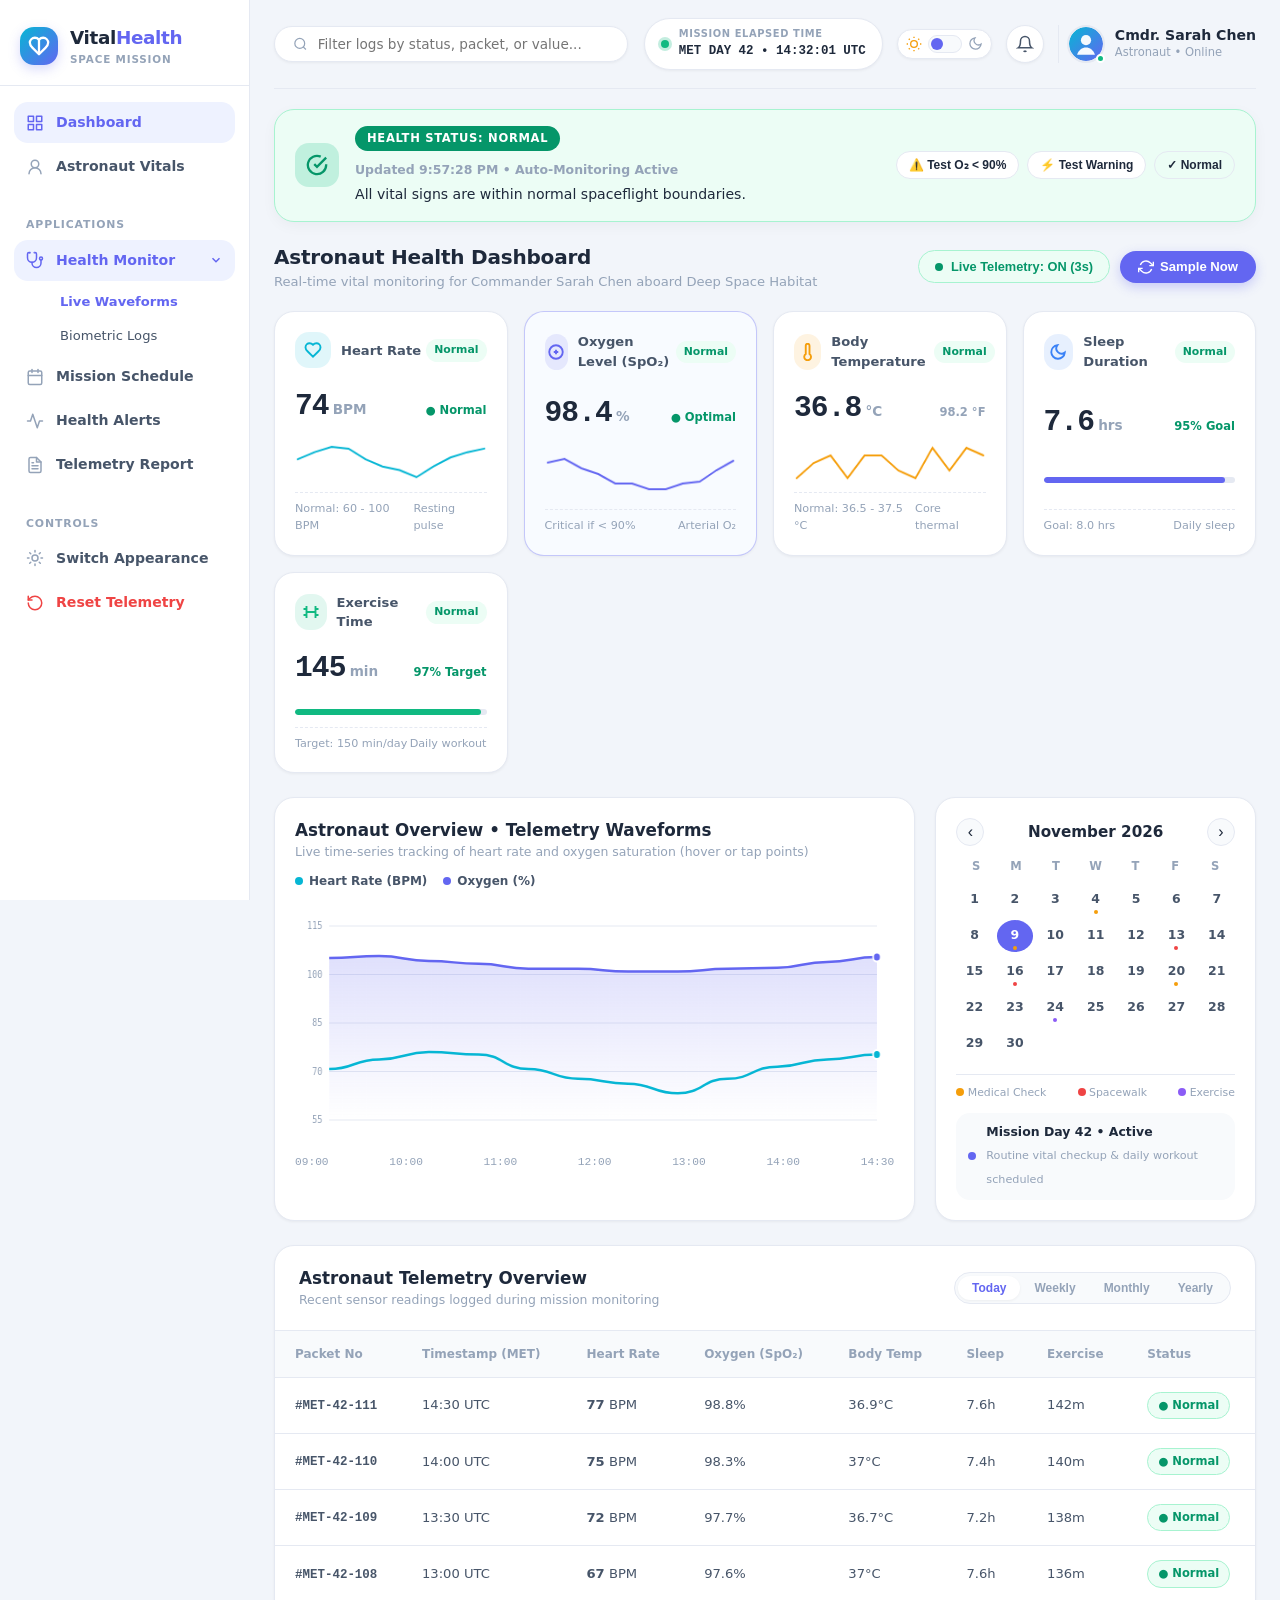
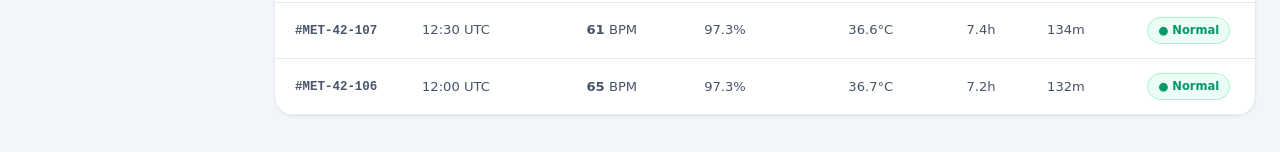
==== commit d29d0142: "refactor: transition to offline-first dashboard Remove external dependencies and network requirement" ====
--- a/index.html
+++ b/index.html
@@ -5,9 +5,6 @@
   <meta name="viewport" content="width=device-width, initial-scale=1.0, maximum-scale=1.0, user-scalable=no">
   <title>VitalHealth — Astronaut Health Monitor</title>
   <link rel="stylesheet" href="style.css">
-  <link rel="preconnect" href="https://fonts.googleapis.com">
-  <link rel="preconnect" href="https://fonts.gstatic.com" crossorigin>
-  <link href="https://fonts.googleapis.com/css2?family=Plus+Jakarta+Sans:wght@400;500;600;700;800&family=JetBrains+Mono:wght@500;700&display=swap" rel="stylesheet">
 </head>
 <body>
   <div class="app-layout">
@@ -16,14 +13,14 @@
       <div class="sidebar-header">
         <div class="brand">
           <div class="brand-logo">
-            <svg width="24" height="24" viewBox="0 0 24 24" fill="none" stroke="currentColor" stroke-width="2.5" stroke-linecap="round" stroke-linejoin="round">
+            <svg width="22" height="22" viewBox="0 0 24 24" fill="none" stroke="currentColor" stroke-width="2.5" stroke-linecap="round" stroke-linejoin="round">
               <path d="M19 14c1.49-1.46 3-3.21 3-5.5A5.5 5.5 0 0 0 16.5 3c-1.76 0-3 .5-4.5 2-1.5-1.5-2.74-2-4.5-2A5.5 5.5 0 0 0 2 8.5c0 2.3 1.5 4.05 3 5.5l7 7Z"></path>
               <path d="M12 5v14"></path>
             </svg>
           </div>
           <div class="brand-text">
             <h2>Vital<span>Health</span></h2>
-            <span class="sub-badge">SPACE MED</span>
+            <span class="sub-badge">SPACE MISSION</span>
           </div>
         </div>
         <button class="mobile-close-btn" id="mobileCloseBtn" aria-label="Close menu">✕</button>
@@ -31,7 +28,7 @@
 
       <nav class="sidebar-nav">
         <div class="nav-section">
-          <a href="#" class="nav-item active">
+          <a href="#top" class="nav-item active" data-target="alertBannerSection">
             <svg width="18" height="18" viewBox="0 0 24 24" fill="none" stroke="currentColor" stroke-width="2" stroke-linecap="round" stroke-linejoin="round">
               <rect x="3" y="3" width="7" height="7"></rect>
               <rect x="14" y="3" width="7" height="7"></rect>
@@ -40,46 +37,36 @@
             </svg>
             <span>Dashboard</span>
           </a>
-          <a href="#" class="nav-item">
+          <a href="#astronaut" class="nav-item" data-target="statCardsGrid">
             <svg width="18" height="18" viewBox="0 0 24 24" fill="none" stroke="currentColor" stroke-width="2" stroke-linecap="round" stroke-linejoin="round">
               <circle cx="12" cy="8" r="5"></circle>
               <path d="M20 21a8 8 0 1 0-16 0"></path>
             </svg>
-            <span>Astronaut Profile</span>
+            <span>Astronaut Vitals</span>
           </a>
         </div>
 
         <div class="nav-section">
           <span class="nav-heading">APPLICATIONS</span>
-          <div class="nav-group open">
-            <div class="nav-group-header">
+          <div class="nav-group open" id="navMonitorGroup">
+            <div class="nav-group-header" id="navGroupToggle">
               <div class="header-left">
                 <svg width="18" height="18" viewBox="0 0 24 24" fill="none" stroke="currentColor" stroke-width="2" stroke-linecap="round" stroke-linejoin="round">
                   <path d="M4.8 2.3A.3.3 0 1 0 5 2H4a2 2 0 0 0-2 2v5a6 6 0 0 0 6 6v0a6 6 0 0 0 6-6V4a2 2 0 0 0-2-2h-1a.2.2 0 1 0 .3.3"></path>
                   <path d="M8 15v1a6 6 0 0 0 6 6v0a6 6 0 0 0 6-6v-4"></path>
                   <circle cx="20" cy="10" r="2"></circle>
                 </svg>
-                <span>Flight Surgeon</span>
+                <span>Health Monitor</span>
               </div>
               <svg class="chevron" width="14" height="14" viewBox="0 0 24 24" fill="none" stroke="currentColor" stroke-width="2.5"><polyline points="6 9 12 15 18 9"></polyline></svg>
             </div>
             <div class="sub-menu">
-              <a href="#" class="sub-item active">Telemetry Monitor</a>
-              <a href="#" class="sub-item">Biometric Logs</a>
-            </div>
-          </div>
-
-          <a href="#" class="nav-item">
-            <svg width="18" height="18" viewBox="0 0 24 24" fill="none" stroke="currentColor" stroke-width="2" stroke-linecap="round" stroke-linejoin="round">
-              <path d="M16 21v-2a4 4 0 0 0-4-4H6a4 4 0 0 0-4 4v2"></path>
-              <circle cx="9" cy="7" r="4"></circle>
-              <path d="M22 21v-2a4 4 0 0 0-3-3.87"></path>
-              <path d="M16 3.13a4 4 0 0 1 0 7.75"></path>
-            </svg>
-            <span>Crew Health</span>
-          </a>
-
-          <a href="#" class="nav-item">
+              <a href="#waveforms" class="sub-item active" data-target="waveformsSection">Live Waveforms</a>
+              <a href="#logs" class="sub-item" data-target="telemetryTableSection">Biometric Logs</a>
+            </div>
+          </div>
+
+          <a href="#schedule" class="nav-item" data-target="calendarSection">
             <svg width="18" height="18" viewBox="0 0 24 24" fill="none" stroke="currentColor" stroke-width="2" stroke-linecap="round" stroke-linejoin="round">
               <rect x="3" y="4" width="18" height="18" rx="2" ry="2"></rect>
               <line x1="16" y1="2" x2="16" y2="6"></line>
@@ -89,14 +76,14 @@
             <span>Mission Schedule</span>
           </a>
 
-          <a href="#" class="nav-item">
+          <a href="#alerts" class="nav-item" data-target="alertBannerSection">
             <svg width="18" height="18" viewBox="0 0 24 24" fill="none" stroke="currentColor" stroke-width="2" stroke-linecap="round" stroke-linejoin="round">
               <path d="M22 12h-4l-3 9L9 3l-3 9H2"></path>
             </svg>
-            <span>Alerts & Protocols</span>
-          </a>
-
-          <a href="#" class="nav-item">
+            <span>Health Alerts</span>
+          </a>
+
+          <a href="#report" class="nav-item" data-target="telemetryTableSection">
             <svg width="18" height="18" viewBox="0 0 24 24" fill="none" stroke="currentColor" stroke-width="2" stroke-linecap="round" stroke-linejoin="round">
               <path d="M14 2H6a2 2 0 0 0-2 2v16a2 2 0 0 0 2 2h12a2 2 0 0 0 2-2V8z"></path>
               <polyline points="14 2 14 8 20 8"></polyline>
@@ -109,29 +96,20 @@
         </div>
 
         <div class="nav-section">
-          <span class="nav-heading">OTHERS</span>
-          <a href="#" class="nav-item">
-            <svg width="18" height="18" viewBox="0 0 24 24" fill="none" stroke="currentColor" stroke-width="2" stroke-linecap="round" stroke-linejoin="round">
-              <path d="M4 4h16c1.1 0 2 .9 2 2v12c0 1.1-.9 2-2 2H4c-1.1 0-2-.9-2-2V6c0-1.1.9-2 2-2z"></path>
-              <polyline points="22,6 12,13 2,6"></polyline>
-            </svg>
-            <span>Ground Comms</span>
-          </a>
-          <a href="#" class="nav-item">
-            <svg width="18" height="18" viewBox="0 0 24 24" fill="none" stroke="currentColor" stroke-width="2" stroke-linecap="round" stroke-linejoin="round">
-              <path d="M21 16V8a2 2 0 0 0-1-1.73l-7-4a2 2 0 0 0-2 0l-7 4A2 2 0 0 0 3 8v8a2 2 0 0 0 1 1.73l7 4a2 2 0 0 0 2 0l7-4A2 2 0 0 0 21 16z"></path>
-              <polyline points="3.27 6.96 12 12.01 20.73 6.96"></polyline>
-              <line x1="12" y1="22.08" x2="12" y2="12"></line>
-            </svg>
-            <span>Habitat Pod</span>
-          </a>
-          <a href="#" class="nav-item text-danger" id="resetBtn">
-            <svg width="18" height="18" viewBox="0 0 24 24" fill="none" stroke="currentColor" stroke-width="2" stroke-linecap="round" stroke-linejoin="round">
-              <path d="M9 21H5a2 2 0 0 1-2-2V5a2 2 0 0 1 2-2h4"></path>
-              <polyline points="16 17 21 12 16 7"></polyline>
-              <line x1="21" y1="12" x2="9" y2="12"></line>
-            </svg>
-            <span>Emergency Reset</span>
+          <span class="nav-heading">CONTROLS</span>
+          <a href="#toggle-theme" class="nav-item" id="sidebarThemeBtn">
+            <svg width="18" height="18" viewBox="0 0 24 24" fill="none" stroke="currentColor" stroke-width="2" stroke-linecap="round" stroke-linejoin="round">
+              <circle cx="12" cy="12" r="4"></circle>
+              <path d="M12 2v2M12 20v2M4.93 4.93l1.41 1.41M17.66 17.66l1.41 1.41M2 12h2M20 12h2M6.34 17.66l-1.41 1.41M19.07 4.93l-1.41 1.41"></path>
+            </svg>
+            <span>Switch Appearance</span>
+          </a>
+          <a href="#reset" class="nav-item text-danger" id="resetBtn">
+            <svg width="18" height="18" viewBox="0 0 24 24" fill="none" stroke="currentColor" stroke-width="2" stroke-linecap="round" stroke-linejoin="round">
+              <path d="M3 12a9 9 0 1 0 9-9 9.75 9.75 0 0 0-6.74 2.74L3 8"></path>
+              <path d="M3 3v5h5"></path>
+            </svg>
+            <span>Reset Telemetry</span>
           </a>
         </div>
       </nav>
@@ -149,18 +127,18 @@
               <line x1="3" y1="18" x2="21" y2="18"></line>
             </svg>
           </button>
-          
+
           <div class="search-box">
             <svg width="16" height="16" viewBox="0 0 24 24" fill="none" stroke="currentColor" stroke-width="2">
               <circle cx="11" cy="11" r="8"></circle>
               <line x1="21" y1="21" x2="16.65" y2="16.65"></line>
             </svg>
-            <input type="text" placeholder="Search telemetry, sensors, indicators..." aria-label="Search">
+            <input type="text" id="searchInput" placeholder="Filter logs by status, packet, or value..." aria-label="Search">
           </div>
         </div>
 
         <div class="topbar-right">
-          <!-- Mission Day / Time Indicator (STEP 5) -->
+          <!-- Mission Day / Time Indicator -->
           <div class="mission-time-chip" title="Mission Elapsed Time (MET)">
             <span class="pulse-dot"></span>
             <div class="chip-text">
@@ -169,9 +147,9 @@
             </div>
           </div>
 
-          <!-- Light & Dark Mode Toggle Switch (Exact Match to User Reference) -->
+          <!-- Light & Dark Mode Toggle Switch -->
           <div class="theme-toggle-wrapper">
-            <button class="theme-toggle-btn" id="themeToggleBtn" aria-label="Toggle Light and Dark Mode" title="Switch Theme">
+            <button class="theme-toggle-btn" id="themeToggleBtn" aria-label="Toggle Light and Dark Mode" title="Switch Light / Dark Mode">
               <span class="icon-sun">
                 <svg width="16" height="16" viewBox="0 0 24 24" fill="none" stroke="currentColor" stroke-width="2">
                   <circle cx="12" cy="12" r="5"></circle>
@@ -197,43 +175,41 @@
           </div>
 
           <!-- Alert Notification Bell -->
-          <div class="action-icon-btn notification-btn" id="notifBell" title="Health Alerts">
+          <button class="action-icon-btn notification-btn" id="notifBell" title="Jump to Health Status Alert" aria-label="Health Alerts">
             <svg width="18" height="18" viewBox="0 0 24 24" fill="none" stroke="currentColor" stroke-width="2">
               <path d="M18 8A6 6 0 0 0 6 8c0 7-3 9-3 9h18s-3-2-3-9"></path>
               <path d="M13.73 21a2 2 0 0 1-3.46 0"></path>
             </svg>
             <span class="badge" id="alertBadge">1</span>
-          </div>
-
-          <!-- Comms Mail -->
-          <div class="action-icon-btn" title="Mission Communications">
-            <svg width="18" height="18" viewBox="0 0 24 24" fill="none" stroke="currentColor" stroke-width="2">
-              <path d="M4 4h16c1.1 0 2 .9 2 2v12c0 1.1-.9 2-2 2H4c-1.1 0-2-.9-2-2V6c0-1.1.9-2 2-2z"></path>
-              <polyline points="22,6 12,13 2,6"></polyline>
-            </svg>
-          </div>
-
-          <!-- Astronaut Profile Badge -->
+          </button>
+
+          <!-- Astronaut Profile Badge (100% self-contained inline SVG avatar) -->
           <div class="user-profile">
             <div class="avatar-wrap">
-              <img src="https://images.unsplash.com/photo-1534528741775-53994a69daeb?auto=format&fit=crop&w=120&q=80" alt="Commander Sarah Chen" class="avatar-img">
+              <div class="avatar-svg" aria-label="Commander Sarah Chen">
+                <svg viewBox="0 0 40 40" width="38" height="38">
+                  <defs>
+                    <linearGradient id="avatarGrad" x1="0%" y1="0%" x2="100%" y2="100%">
+                      <stop offset="0%" stop-color="#06b6d4"/>
+                      <stop offset="100%" stop-color="#6366f1"/>
+                    </linearGradient>
+                  </defs>
+                  <circle cx="20" cy="20" r="20" fill="url(#avatarGrad)"/>
+                  <circle cx="20" cy="15.5" r="6" fill="#ffffff" opacity="0.95"/>
+                  <path d="M9.5 32.5c1.8-5.5 6-8.5 10.5-8.5s8.7 3 10.5 8.5" fill="#ffffff" opacity="0.95"/>
+                </svg>
+              </div>
               <span class="online-status"></span>
             </div>
             <div class="user-info">
               <span class="user-name">Cmdr. Sarah Chen</span>
-              <span class="user-role">Flight Specialist • Online</span>
-            </div>
-            <button class="settings-gear" aria-label="Settings">
-              <svg width="16" height="16" viewBox="0 0 24 24" fill="none" stroke="currentColor" stroke-width="2">
-                <circle cx="12" cy="12" r="3"></circle>
-                <path d="M19.4 15a1.65 1.65 0 0 0 .33 1.82l.06.06a2 2 0 0 1 0 2.83 2 2 0 0 1-2.83 0l-.06-.06a1.65 1.65 0 0 0-1.82-.33 1.65 1.65 0 0 0-1 1.51V21a2 2 0 0 1-2 2 2 2 0 0 1-2-2v-.09A1.65 1.65 0 0 0 9 19.4a1.65 1.65 0 0 0-1.82.33l-.06.06a2 2 0 0 1-2.83 0 2 2 0 0 1 0-2.83l.06-.06a1.65 1.65 0 0 0 .33-1.82 1.65 1.65 0 0 0-1.51-1H3a2 2 0 0 1-2-2 2 2 0 0 1 2-2h.09A1.65 1.65 0 0 0 4.6 9a1.65 1.65 0 0 0-.33-1.82l-.06-.06a2 2 0 0 1 0-2.83 2 2 0 0 1 2.83 0l.06.06a1.65 1.65 0 0 0 1.82.33H9a1.65 1.65 0 0 0 1-1.51V3a2 2 0 0 1 2-2 2 2 0 0 1 2 2v.09a1.65 1.65 0 0 0 1.51 1.65 1.65 0 0 0 1.82-.33l.06-.06a2 2 0 0 1 2.83 0 2 2 0 0 1 0 2.83l-.06.06a1.65 1.65 0 0 0-.33 1.82V9a1.65 1.65 0 0 0 1.51 1H21a2 2 0 0 1 2 2 2 2 0 0 1-2 2h-.09a1.65 1.65 0 0 0-1.51 1z"></path>
-              </svg>
-            </button>
+              <span class="user-role">Astronaut • Online</span>
+            </div>
           </div>
         </div>
       </header>
 
-      <!-- Alert Banner Container (STEP 4: Alert Condition) -->
+      <!-- Alert Banner Container -->
       <section class="alert-section" id="alertBannerSection">
         <div class="alert-banner normal" id="globalAlertBanner">
           <div class="alert-icon-box" id="alertIconBox">
@@ -244,19 +220,17 @@
           </div>
           <div class="alert-content">
             <div class="alert-badge-row">
-              <!-- STEP 3: Simple Health Status Indicator: Normal / Warning / Critical -->
               <span class="status-pill normal" id="mainStatusBadge">HEALTH STATUS: NORMAL</span>
               <span class="alert-sub" id="alertTimestamp">Live Bio-Telemetry Monitoring</span>
             </div>
             <p class="alert-desc" id="alertDescription">
-              All vital signs are within nominal spaceflight boundaries. No microgravity decompensation detected.
+              All vital signs are within normal spaceflight boundaries.
             </p>
           </div>
           <div class="alert-actions">
-            <!-- Test trigger buttons for testing Step 3 and Step 4 -->
-            <button class="sim-btn" id="simCriticalBtn" title="Test Critical Alert (Oxygen &lt; 90%)">⚠️ Trigger O₂ Alert</button>
-            <button class="sim-btn" id="simWarningBtn" title="Test Warning Alert">⚡ Trigger Warning</button>
-            <button class="sim-btn outline" id="simNormalBtn" title="Reset to Normal">✓ Normal</button>
+            <button class="sim-btn" id="simCriticalBtn" title="Simulate Oxygen < 90% Critical Alert">⚠️ Test O₂ &lt; 90%</button>
+            <button class="sim-btn" id="simWarningBtn" title="Simulate Warning Status">⚡ Test Warning</button>
+            <button class="sim-btn outline" id="simNormalBtn" title="Restore Normal Vitals">✓ Normal</button>
           </div>
         </div>
       </section>
@@ -264,8 +238,8 @@
       <!-- Dashboard Controls Row -->
       <div class="controls-bar">
         <div class="left-info">
-          <h3>Astronaut Health Telemetry</h3>
-          <p>Real-time physiological indicators onboard Hermes Deep Space Habitat</p>
+          <h3>Astronaut Health Dashboard</h3>
+          <p>Real-time vital monitoring for Commander Sarah Chen aboard Deep Space Habitat</p>
         </div>
         <div class="right-controls">
           <button class="live-feed-toggle active" id="liveToggleBtn">
@@ -279,9 +253,8 @@
         </div>
       </div>
 
-      <!-- STEP 2: Display at least 4 health parameters -->
-      <!-- Top 5 Vital Stat Cards (Matching the 2nd user image layout) -->
-      <section class="stat-cards-grid">
+      <!-- 5 Health Parameter Cards -->
+      <section class="stat-cards-grid" id="statCardsGrid">
         <!-- 1. Heart Rate -->
         <div class="card stat-card" id="cardHeartRate">
           <div class="stat-header">
@@ -300,23 +273,23 @@
               <h2 id="valHeartRate">74</h2>
               <span class="stat-unit">BPM</span>
             </div>
-            <span class="stat-trend positive" id="trendHeartRate">↑ +2.1%</span>
-          </div>
-          <!-- Sparkline Canvas -->
+            <span class="stat-trend positive" id="trendHeartRate">Normal range</span>
+          </div>
           <canvas class="sparkline-canvas" id="sparkHeartRate" width="220" height="40"></canvas>
           <div class="stat-footer">
-            <span>Ref: 60 - 100 BPM</span>
+            <span>Normal: 60 - 100 BPM</span>
             <span class="stat-subtle">Resting pulse</span>
           </div>
         </div>
 
-        <!-- 2. Oxygen Level (SpO2) - ALERT CONDITION: < 90% -> CRITICAL ALERT -->
+        <!-- 2. Oxygen Level (SpO2) -->
         <div class="card stat-card highlighted" id="cardOxygen">
           <div class="stat-header">
             <div class="stat-meta">
               <span class="stat-icon-wrap purple">
                 <svg width="18" height="18" viewBox="0 0 24 24" fill="none" stroke="currentColor" stroke-width="2.5">
-                  <path d="M12 2v20M17 5H9.5a3.5 3.5 0 0 0 0 7h5a3.5 3.5 0 0 1 0 7H6"></path>
+                  <circle cx="12" cy="12" r="9"></circle>
+                  <path d="M9 12h6M12 9v6"></path>
                 </svg>
               </span>
               <span class="stat-label">Oxygen Level (SpO₂)</span>
@@ -359,7 +332,7 @@
           </div>
           <canvas class="sparkline-canvas" id="sparkTemp" width="220" height="40"></canvas>
           <div class="stat-footer">
-            <span>Ref: 36.5 - 37.5 °C</span>
+            <span>Normal: 36.5 - 37.5 °C</span>
             <span class="stat-subtle">Core thermal</span>
           </div>
         </div>
@@ -389,11 +362,11 @@
           </div>
           <div class="stat-footer">
             <span>Goal: 8.0 hrs</span>
-            <span class="stat-subtle">REM &amp; Deep</span>
-          </div>
-        </div>
-
-        <!-- 5. Exercise Time (ARED) -->
+            <span class="stat-subtle">Daily sleep</span>
+          </div>
+        </div>
+
+        <!-- 5. Exercise Time -->
         <div class="card stat-card" id="cardExercise">
           <div class="stat-header">
             <div class="stat-meta">
@@ -402,7 +375,7 @@
                   <path d="M6 4v16M18 4v16M2 8h4M18 8h4M2 16h4M18 16h4M6 12h12"></path>
                 </svg>
               </span>
-              <span class="stat-label">Exercise Time (ARED)</span>
+              <span class="stat-label">Exercise Time</span>
             </div>
             <span class="status-tag normal" id="tagExercise">Normal</span>
           </div>
@@ -418,45 +391,43 @@
           </div>
           <div class="stat-footer">
             <span>Target: 150 min/day</span>
-            <span class="stat-subtle">Bone preservation</span>
+            <span class="stat-subtle">Daily workout</span>
           </div>
         </div>
       </section>
 
-      <!-- Middle Section: Main Interactive Chart & Calendar (Matching Image 2) -->
+      <!-- Middle Section: Main Interactive Chart & Calendar -->
       <section class="middle-grid">
         <!-- Main Telemetry Spline Chart -->
-        <div class="card chart-card">
+        <div class="card chart-card" id="waveformsSection">
           <div class="card-header">
             <div>
-              <h3 class="card-title">Patient Overview • Telemetry Waveforms</h3>
-              <p class="card-subtitle">Continuous time-series tracking of cardiovascular and respiratory status</p>
+              <h3 class="card-title">Astronaut Overview • Telemetry Waveforms</h3>
+              <p class="card-subtitle">Live time-series tracking of heart rate and oxygen saturation (hover or tap points)</p>
             </div>
             <div class="chart-legend">
               <span class="legend-item"><span class="dot heart"></span> Heart Rate (BPM)</span>
-              <span class="legend-item"><span class="dot oxygen"></span> Oxygen Saturation (%)</span>
-            </div>
-          </div>
-
-          <div class="chart-container">
+              <span class="legend-item"><span class="dot oxygen"></span> Oxygen (%)</span>
+            </div>
+          </div>
+
+          <div class="chart-container" id="chartContainer">
             <canvas id="mainTelemetryChart" width="700" height="240"></canvas>
             <div class="chart-tooltip" id="chartTooltip">
-              <span class="tt-time" id="ttTime">12:00 AM</span>
+              <span class="tt-time" id="ttTime">12:00</span>
               <div class="tt-row"><span class="tt-dot heart"></span> HR: <strong id="ttHr">74 BPM</strong></div>
               <div class="tt-row"><span class="tt-dot oxygen"></span> SpO₂: <strong id="ttOx">98.5%</strong></div>
             </div>
           </div>
 
-          <div class="chart-axis-labels" id="chartAxisLabels">
-            <span>10am</span><span>11am</span><span>12pm</span><span>01pm</span><span>02pm</span><span>03pm</span><span>04pm</span><span>05pm</span><span>06pm</span><span>07pm</span>
-          </div>
-        </div>
-
-        <!-- Mission Calendar & Medical Events (Matching Image 2 Calendar Card) -->
-        <div class="card calendar-card">
+          <div class="chart-axis-labels" id="chartAxisLabels"></div>
+        </div>
+
+        <!-- Mission Calendar & Schedule -->
+        <div class="card calendar-card" id="calendarSection">
           <div class="card-header calendar-header">
             <button class="cal-nav-btn" id="calPrevMonth" aria-label="Previous Month">‹</button>
-            <h4 class="calendar-month-title" id="calMonthTitle">July 2026</h4>
+            <h4 class="calendar-month-title" id="calMonthTitle">November 2026</h4>
             <button class="cal-nav-btn" id="calNextMonth" aria-label="Next Month">›</button>
           </div>
 
@@ -464,40 +435,38 @@
             <div class="cal-weekdays">
               <span>S</span><span>M</span><span>T</span><span>W</span><span>T</span><span>F</span><span>S</span>
             </div>
-            <div class="cal-days-grid" id="calDaysGrid">
-              <!-- Dynamically populated days -->
-            </div>
+            <div class="cal-days-grid" id="calDaysGrid"></div>
           </div>
 
           <div class="calendar-legend">
             <span><span class="dot appt"></span> Medical Check</span>
-            <span><span class="dot meeting"></span> EVA Spacewalk</span>
-            <span><span class="dot surgery"></span> ARED Workout</span>
-          </div>
-
-          <div class="upcoming-item">
+            <span><span class="dot meeting"></span> Spacewalk</span>
+            <span><span class="dot surgery"></span> Exercise</span>
+          </div>
+
+          <div class="upcoming-item" id="calendarDetailBox">
             <div class="upcoming-dot"></div>
             <div class="upcoming-info">
-              <strong>Next Scheduled Exam: MET Day 43</strong>
-              <span>Optic Ultrasound (SANS protocol) at 09:00 UTC</span>
+              <strong id="calSelectedTitle">Mission Day 42 • Active</strong>
+              <span id="calSelectedDesc">Routine vital checkup &amp; daily workout scheduled</span>
             </div>
           </div>
         </div>
       </section>
 
-      <!-- Bottom Section: Telemetry Log Table (Matching Image 2 Table) -->
-      <section class="table-section">
+      <!-- Bottom Section: Telemetry Log Table -->
+      <section class="table-section" id="telemetryTableSection">
         <div class="card table-card">
           <div class="table-card-header">
             <div>
               <h3 class="card-title">Astronaut Telemetry Overview</h3>
-              <p class="card-subtitle">Recent automated telemetry packets recorded by aboard flight systems</p>
-            </div>
-            <div class="table-time-filter">
-              <button class="tab-pill active">Today</button>
-              <button class="tab-pill">Weekly</button>
-              <button class="tab-pill">Monthly</button>
-              <button class="tab-pill">Yearly</button>
+              <p class="card-subtitle">Recent sensor readings logged during mission monitoring</p>
+            </div>
+            <div class="table-time-filter" id="tableTimeFilter">
+              <button class="tab-pill active" data-range="today">Today</button>
+              <button class="tab-pill" data-range="weekly">Weekly</button>
+              <button class="tab-pill" data-range="monthly">Monthly</button>
+              <button class="tab-pill" data-range="yearly">Yearly</button>
             </div>
           </div>
 
@@ -505,7 +474,6 @@
             <table class="telemetry-table">
               <thead>
                 <tr>
-                  <th width="40"><input type="checkbox" aria-label="Select all"></th>
                   <th>Packet No</th>
                   <th>Timestamp (MET)</th>
                   <th>Heart Rate</th>
@@ -514,12 +482,9 @@
                   <th>Sleep</th>
                   <th>Exercise</th>
                   <th>Status</th>
-                  <th width="80">Action</th>
                 </tr>
               </thead>
-              <tbody id="telemetryTableBody">
-                <!-- Dynamically generated rows -->
-              </tbody>
+              <tbody id="telemetryTableBody"></tbody>
             </table>
           </div>
         </div>
--- a/style.css
+++ b/style.css
@@ -1,6 +1,6 @@
 /* =========================================================
    VitalHealth — Design System & Stylesheet
-   Supports Light Mode & Dark Mode matching reference UI/UX
+   Pure CSS Light & Dark Mode (Zero External Libraries)
    ========================================================= */
 
 :root {
@@ -11,33 +11,33 @@
   --bg-sidebar: #ffffff;
   --bg-subtle: #f8fafc;
   --bg-hover: #f1f5f9;
-  
+
   --border-color: #e5e9f2;
   --border-focus: #818cf8;
-  
+
   --text-primary: #1e293b;
   --text-secondary: #475569;
   --text-muted: #94a3b8;
-  
+
   --primary-accent: #6366f1;
   --primary-light: #eef2ff;
   --primary-text: #4f46e5;
-  
+
   --secondary-accent: #06b6d4;
   --secondary-light: #ecfeff;
-  
+
   --status-normal-bg: #ecfdf5;
   --status-normal-text: #059669;
   --status-normal-border: #a7f3d0;
-  
+
   --status-warning-bg: #fffbeb;
   --status-warning-text: #d97706;
   --status-warning-border: #fde68a;
-  
+
   --status-critical-bg: #fef2f2;
   --status-critical-text: #dc2626;
   --status-critical-border: #fecaca;
-  
+
   --shadow-sm: 0 1px 3px rgba(0, 0, 0, 0.05);
   --shadow-md: 0 4px 16px -2px rgba(15, 23, 42, 0.05);
   --shadow-lg: 0 10px 30px -4px rgba(15, 23, 42, 0.08);
@@ -46,10 +46,10 @@
   --radius-md: 14px;
   --radius-lg: 20px;
   --radius-full: 9999px;
-  
-  --font-main: 'Plus Jakarta Sans', system-ui, -apple-system, sans-serif;
-  --font-mono: 'JetBrains Mono', monospace;
-  
+
+  --font-main: system-ui, -apple-system, "Segoe UI", Roboto, "Helvetica Neue", Arial, sans-serif;
+  --font-mono: ui-monospace, SFMono-Regular, Menlo, Monaco, Consolas, monospace;
+
   --transition: all 0.25s cubic-bezier(0.16, 1, 0.3, 1);
 }
 
@@ -60,33 +60,33 @@
   --bg-sidebar: #0e1526;
   --bg-subtle: #18233c;
   --bg-hover: #1c2946;
-  
+
   --border-color: #1e2b48;
   --border-focus: #6366f1;
-  
+
   --text-primary: #f8fafc;
   --text-secondary: #cbd5e1;
   --text-muted: #64748b;
-  
+
   --primary-accent: #818cf8;
   --primary-light: #1e1b4b;
   --primary-text: #c7d2fe;
-  
+
   --secondary-accent: #22d3ee;
   --secondary-light: #083344;
-  
+
   --status-normal-bg: rgba(16, 185, 129, 0.15);
   --status-normal-text: #34d399;
   --status-normal-border: rgba(52, 211, 153, 0.3);
-  
+
   --status-warning-bg: rgba(245, 158, 11, 0.15);
   --status-warning-text: #fbbf24;
   --status-warning-border: rgba(251, 191, 36, 0.3);
-  
+
   --status-critical-bg: rgba(239, 68, 68, 0.18);
   --status-critical-text: #f87171;
   --status-critical-border: rgba(248, 113, 113, 0.4);
-  
+
   --shadow-sm: 0 1px 3px rgba(0, 0, 0, 0.25);
   --shadow-md: 0 6px 20px rgba(0, 0, 0, 0.35);
   --shadow-lg: 0 12px 35px rgba(0, 0, 0, 0.45);
@@ -97,6 +97,10 @@
   box-sizing: border-box;
   margin: 0;
   padding: 0;
+}
+
+html {
+  scroll-behavior: smooth;
 }
 
 body {
@@ -256,6 +260,18 @@
   font-size: 0.88rem;
   font-weight: 700;
   cursor: pointer;
+}
+
+.nav-group .chevron {
+  transition: transform 0.2s ease;
+}
+
+.nav-group:not(.open) .chevron {
+  transform: rotate(-90deg);
+}
+
+.nav-group:not(.open) .sub-menu {
+  display: none;
 }
 
 .header-left {
@@ -374,7 +390,6 @@
   gap: 14px;
 }
 
-/* Mission Day & Time Chip (STEP 5) */
 .mission-time-chip {
   display: flex;
   align-items: center;
@@ -419,7 +434,7 @@
   color: var(--text-primary);
 }
 
-/* ================= Theme Switch Toggle (User Reference) ================= */
+/* ================= Theme Switch Toggle ================= */
 .theme-toggle-wrapper {
   display: flex;
   align-items: center;
@@ -541,12 +556,15 @@
   height: 38px;
 }
 
-.avatar-img {
-  width: 100%;
-  height: 100%;
+.avatar-svg {
+  width: 38px;
+  height: 38px;
   border-radius: 50%;
-  object-fit: cover;
+  overflow: hidden;
   border: 2px solid var(--border-color);
+  display: flex;
+  align-items: center;
+  justify-content: center;
 }
 
 .online-status {
@@ -577,23 +595,7 @@
   color: var(--text-muted);
 }
 
-.settings-gear {
-  background: none;
-  border: none;
-  color: var(--text-muted);
-  cursor: pointer;
-  padding: 4px;
-  display: flex;
-  align-items: center;
-  transition: var(--transition);
-}
-
-.settings-gear:hover {
-  color: var(--text-primary);
-  transform: rotate(45deg);
-}
-
-/* ================= Alert Banner Section (STEP 4 & STEP 3) ================= */
+/* ================= Alert Banner Section ================= */
 .alert-section {
   margin-bottom: 20px;
 }
@@ -670,7 +672,6 @@
   flex-wrap: wrap;
 }
 
-/* STEP 3: Simple Health Status Indicator: Normal / Warning / Critical */
 .status-pill {
   font-size: 0.72rem;
   font-weight: 800;
@@ -793,6 +794,11 @@
   animation: pulseGreen 1.5s infinite;
 }
 
+.live-feed-toggle:not(.active) .live-blip {
+  background-color: var(--text-muted);
+  animation: none;
+}
+
 .action-btn-primary {
   display: flex;
   align-items: center;
@@ -833,7 +839,7 @@
   border-color: rgba(99, 102, 241, 0.35);
 }
 
-/* ================= STEP 2: Stat Cards Grid ================= */
+/* ================= Stat Cards Grid ================= */
 .stat-cards-grid {
   display: grid;
   grid-template-columns: repeat(auto-fit, minmax(210px, 1fr));
@@ -1036,8 +1042,9 @@
 
 .chart-tooltip {
   position: absolute;
-  top: 10px;
+  top: 12px;
   left: 50%;
+  transform: translateX(-50%);
   background: var(--bg-card);
   border: 1px solid var(--border-color);
   border-radius: var(--radius-md);
@@ -1047,6 +1054,7 @@
   font-size: 0.75rem;
   display: none;
   z-index: 10;
+  min-width: 130px;
 }
 
 .tt-time {
@@ -1082,7 +1090,7 @@
   font-family: var(--font-mono);
 }
 
-/* ================= Calendar Card (Matching Image 2) ================= */
+/* ================= Calendar Card ================= */
 .calendar-card {
   display: flex;
   flex-direction: column;
@@ -1091,6 +1099,7 @@
 
 .calendar-header {
   margin-bottom: 12px;
+  align-items: center;
 }
 
 .calendar-month-title {
@@ -1170,6 +1179,7 @@
 .cal-day.other-month {
   color: var(--text-muted);
   opacity: 0.4;
+  cursor: default;
 }
 
 .cal-dot-indicator {
@@ -1331,21 +1341,6 @@
   border: 1px solid var(--status-critical-border);
 }
 
-.action-row-btn {
-  background: none;
-  border: none;
-  color: var(--text-muted);
-  cursor: pointer;
-  padding: 4px;
-  border-radius: 4px;
-  transition: var(--transition);
-}
-
-.action-row-btn:hover {
-  color: var(--primary-accent);
-  background-color: var(--bg-subtle);
-}
-
 /* ================= Responsive Breakpoints ================= */
 @media (max-width: 1100px) {
   .middle-grid {
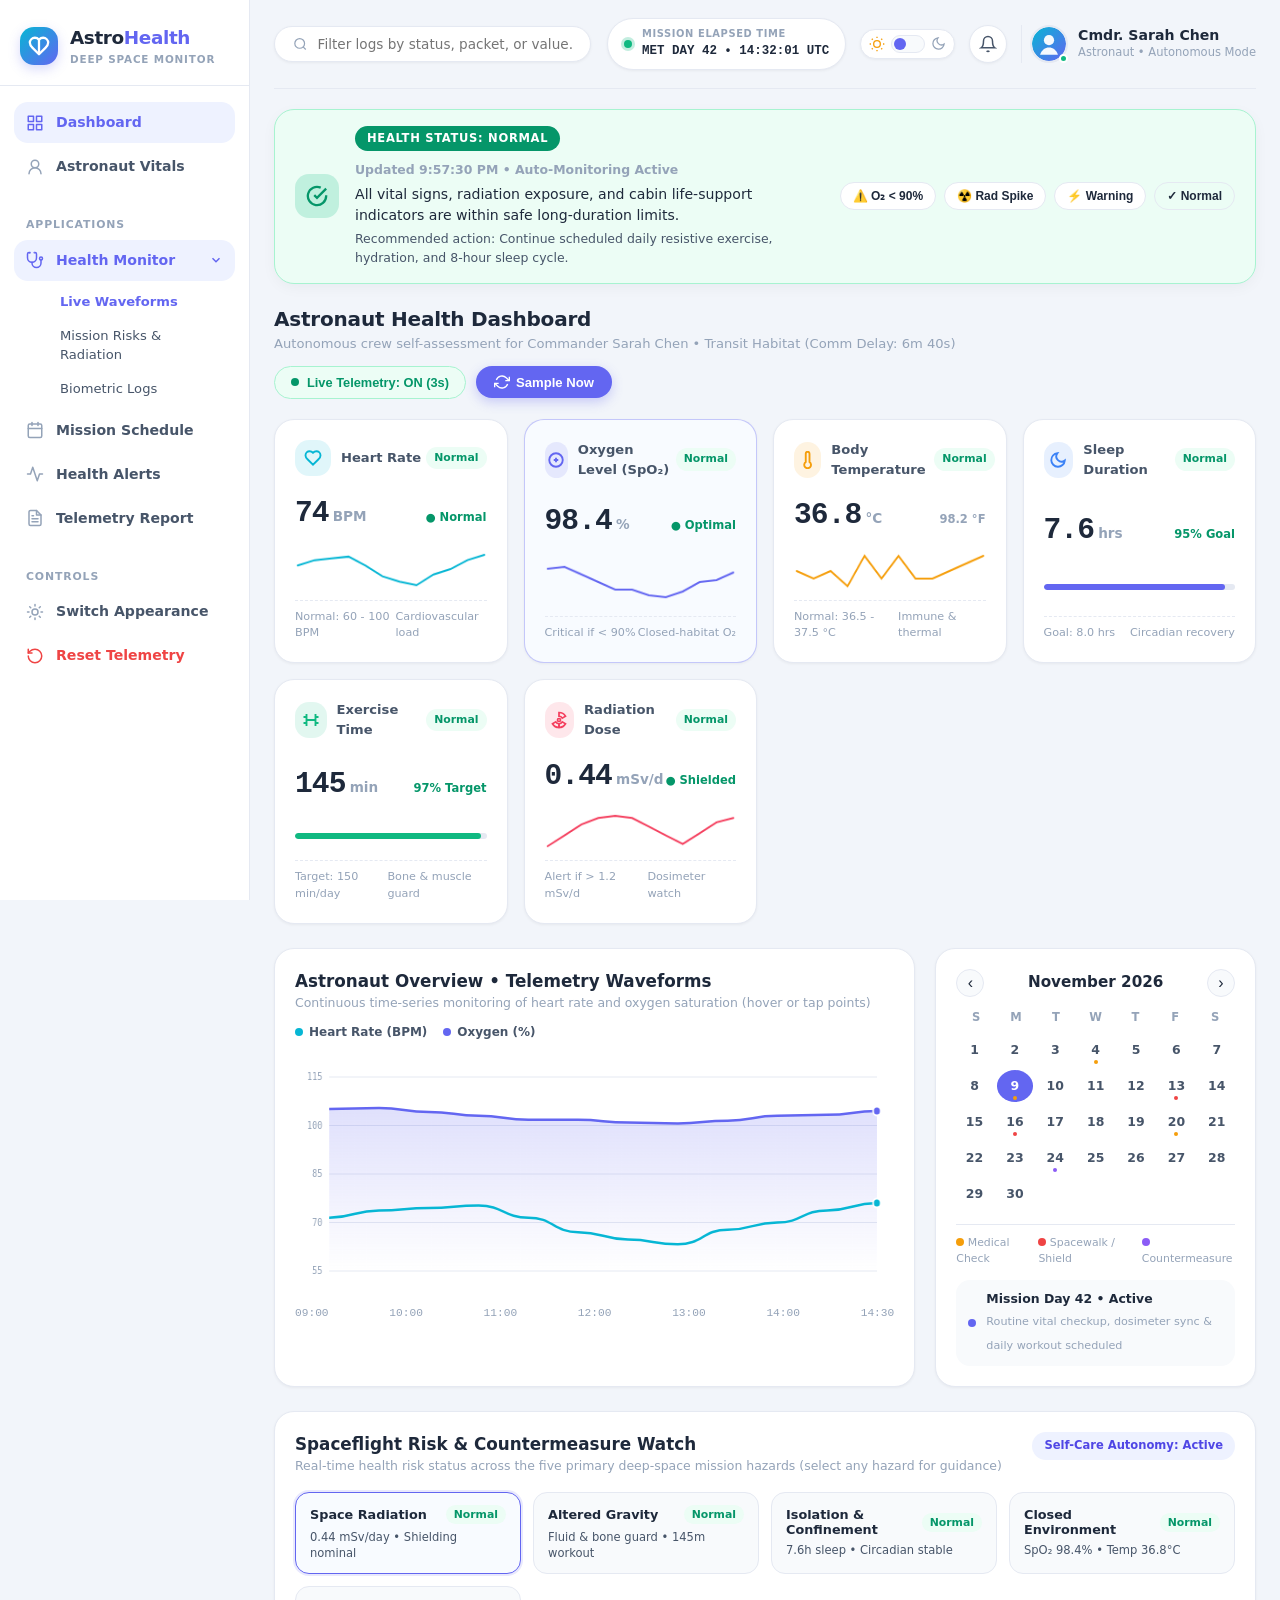
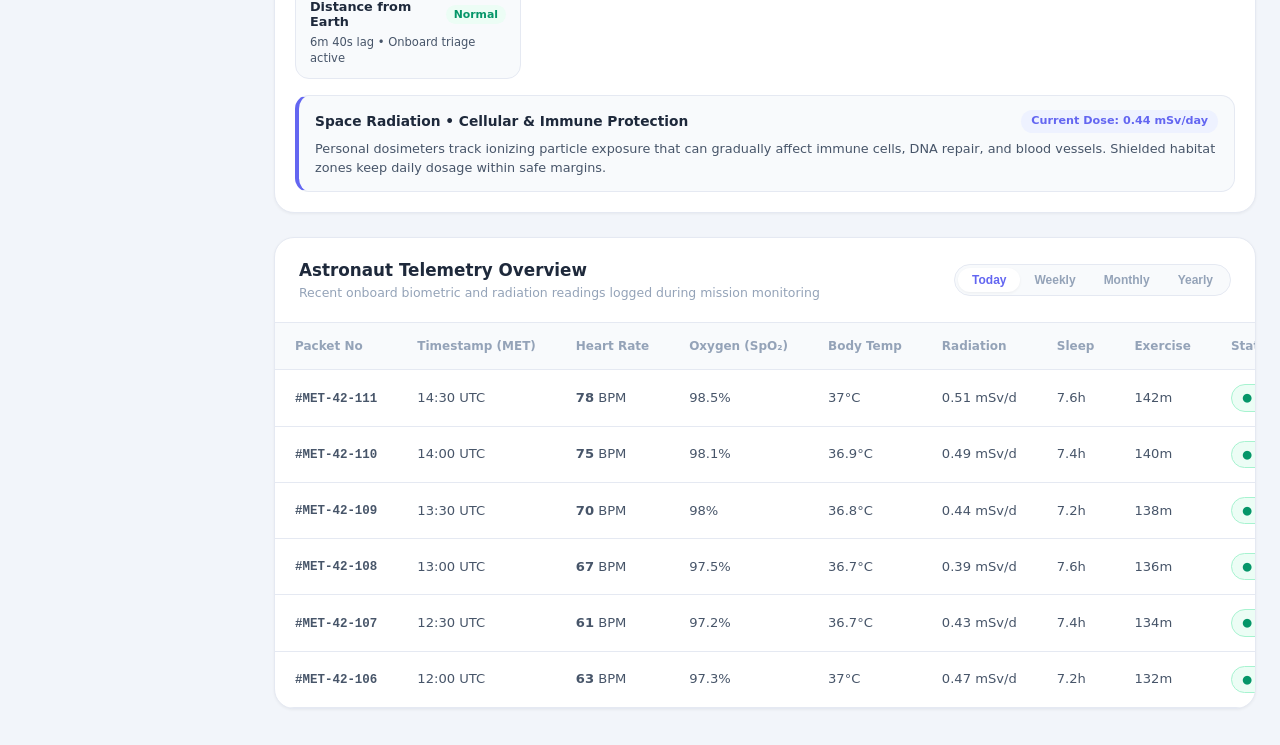
==== commit 15e2e305: "feat: rebrand to AstroHealth and add radiation monitoring - Rename project from VitalHealth to Astro" ====
--- a/index.html
+++ b/index.html
@@ -3,7 +3,7 @@
 <head>
   <meta charset="UTF-8">
   <meta name="viewport" content="width=device-width, initial-scale=1.0, maximum-scale=1.0, user-scalable=no">
-  <title>VitalHealth — Astronaut Health Monitor</title>
+  <title>AstroHealth — Astronaut Health Monitor</title>
   <link rel="stylesheet" href="style.css">
 </head>
 <body>
@@ -19,8 +19,8 @@
             </svg>
           </div>
           <div class="brand-text">
-            <h2>Vital<span>Health</span></h2>
-            <span class="sub-badge">SPACE MISSION</span>
+            <h2>Astro<span>Health</span></h2>
+            <span class="sub-badge">DEEP SPACE MONITOR</span>
           </div>
         </div>
         <button class="mobile-close-btn" id="mobileCloseBtn" aria-label="Close menu">✕</button>
@@ -62,6 +62,7 @@
             </div>
             <div class="sub-menu">
               <a href="#waveforms" class="sub-item active" data-target="waveformsSection">Live Waveforms</a>
+              <a href="#hazards" class="sub-item" data-target="hazardsSection">Mission Risks &amp; Radiation</a>
               <a href="#logs" class="sub-item" data-target="telemetryTableSection">Biometric Logs</a>
             </div>
           </div>
@@ -203,7 +204,7 @@
             </div>
             <div class="user-info">
               <span class="user-name">Cmdr. Sarah Chen</span>
-              <span class="user-role">Astronaut • Online</span>
+              <span class="user-role">Astronaut • Autonomous Mode</span>
             </div>
           </div>
         </div>
@@ -224,12 +225,16 @@
               <span class="alert-sub" id="alertTimestamp">Live Bio-Telemetry Monitoring</span>
             </div>
             <p class="alert-desc" id="alertDescription">
-              All vital signs are within normal spaceflight boundaries.
+              All vital signs, radiation exposure, and cabin life-support indicators are within safe long-duration limits.
             </p>
+            <p class="alert-guidance" id="alertGuidance">
+              Recommended action: Continue scheduled daily resistive exercise, hydration, and 8-hour sleep cycle.
+            </p>
           </div>
           <div class="alert-actions">
-            <button class="sim-btn" id="simCriticalBtn" title="Simulate Oxygen < 90% Critical Alert">⚠️ Test O₂ &lt; 90%</button>
-            <button class="sim-btn" id="simWarningBtn" title="Simulate Warning Status">⚡ Test Warning</button>
+            <button class="sim-btn" id="simCriticalBtn" title="Simulate Oxygen < 90% Critical Alert">⚠️ O₂ &lt; 90%</button>
+            <button class="sim-btn" id="simRadiationBtn" title="Simulate Solar Radiation Spike">☢️ Rad Spike</button>
+            <button class="sim-btn" id="simWarningBtn" title="Simulate Cardiovascular / Thermal Warning">⚡ Warning</button>
             <button class="sim-btn outline" id="simNormalBtn" title="Restore Normal Vitals">✓ Normal</button>
           </div>
         </div>
@@ -239,7 +244,7 @@
       <div class="controls-bar">
         <div class="left-info">
           <h3>Astronaut Health Dashboard</h3>
-          <p>Real-time vital monitoring for Commander Sarah Chen aboard Deep Space Habitat</p>
+          <p>Autonomous crew self-assessment for Commander Sarah Chen • Transit Habitat (Comm Delay: 6m 40s)</p>
         </div>
         <div class="right-controls">
           <button class="live-feed-toggle active" id="liveToggleBtn">
@@ -253,7 +258,7 @@
         </div>
       </div>
 
-      <!-- 5 Health Parameter Cards -->
+      <!-- 6 Health & Radiation Parameter Cards -->
       <section class="stat-cards-grid" id="statCardsGrid">
         <!-- 1. Heart Rate -->
         <div class="card stat-card" id="cardHeartRate">
@@ -273,12 +278,12 @@
               <h2 id="valHeartRate">74</h2>
               <span class="stat-unit">BPM</span>
             </div>
-            <span class="stat-trend positive" id="trendHeartRate">Normal range</span>
+            <span class="stat-trend positive" id="trendHeartRate">● Normal</span>
           </div>
           <canvas class="sparkline-canvas" id="sparkHeartRate" width="220" height="40"></canvas>
           <div class="stat-footer">
             <span>Normal: 60 - 100 BPM</span>
-            <span class="stat-subtle">Resting pulse</span>
+            <span class="stat-subtle">Cardiovascular load</span>
           </div>
         </div>
 
@@ -306,7 +311,7 @@
           <canvas class="sparkline-canvas" id="sparkOxygen" width="220" height="40"></canvas>
           <div class="stat-footer">
             <span>Critical if &lt; 90%</span>
-            <span class="stat-subtle">Arterial O₂</span>
+            <span class="stat-subtle">Closed-habitat O₂</span>
           </div>
         </div>
 
@@ -333,7 +338,7 @@
           <canvas class="sparkline-canvas" id="sparkTemp" width="220" height="40"></canvas>
           <div class="stat-footer">
             <span>Normal: 36.5 - 37.5 °C</span>
-            <span class="stat-subtle">Core thermal</span>
+            <span class="stat-subtle">Immune &amp; thermal</span>
           </div>
         </div>
 
@@ -362,7 +367,7 @@
           </div>
           <div class="stat-footer">
             <span>Goal: 8.0 hrs</span>
-            <span class="stat-subtle">Daily sleep</span>
+            <span class="stat-subtle">Circadian recovery</span>
           </div>
         </div>
 
@@ -391,7 +396,37 @@
           </div>
           <div class="stat-footer">
             <span>Target: 150 min/day</span>
-            <span class="stat-subtle">Daily workout</span>
+            <span class="stat-subtle">Bone &amp; muscle guard</span>
+          </div>
+        </div>
+
+        <!-- 6. Radiation Exposure -->
+        <div class="card stat-card" id="cardRadiation">
+          <div class="stat-header">
+            <div class="stat-meta">
+              <span class="stat-icon-wrap rose">
+                <svg width="18" height="18" viewBox="0 0 24 24" fill="none" stroke="currentColor" stroke-width="2.3">
+                  <circle cx="12" cy="12" r="2"></circle>
+                  <path d="M12 2a10 10 0 0 1 8.66 5l-4.33 2.5A5 5 0 0 0 12 7V2z"></path>
+                  <path d="M20.66 17A10 10 0 0 1 12 22v-5a5 5 0 0 0 4.33-2.5l4.33 2.5z"></path>
+                  <path d="M3.34 17l4.33-2.5A5 5 0 0 0 12 17v5a10 10 0 0 1-8.66-5z"></path>
+                </svg>
+              </span>
+              <span class="stat-label">Radiation Dose</span>
+            </div>
+            <span class="status-tag normal" id="tagRadiation">Normal</span>
+          </div>
+          <div class="stat-body">
+            <div class="stat-value-wrap">
+              <h2 id="valRadiation">0.44</h2>
+              <span class="stat-unit">mSv/d</span>
+            </div>
+            <span class="stat-trend positive" id="trendRadiation">● Shielded</span>
+          </div>
+          <canvas class="sparkline-canvas" id="sparkRadiation" width="220" height="40"></canvas>
+          <div class="stat-footer">
+            <span>Alert if &gt; 1.2 mSv/d</span>
+            <span class="stat-subtle">Dosimeter watch</span>
           </div>
         </div>
       </section>
@@ -403,7 +438,7 @@
           <div class="card-header">
             <div>
               <h3 class="card-title">Astronaut Overview • Telemetry Waveforms</h3>
-              <p class="card-subtitle">Live time-series tracking of heart rate and oxygen saturation (hover or tap points)</p>
+              <p class="card-subtitle">Continuous time-series monitoring of heart rate and oxygen saturation (hover or tap points)</p>
             </div>
             <div class="chart-legend">
               <span class="legend-item"><span class="dot heart"></span> Heart Rate (BPM)</span>
@@ -440,16 +475,81 @@
 
           <div class="calendar-legend">
             <span><span class="dot appt"></span> Medical Check</span>
-            <span><span class="dot meeting"></span> Spacewalk</span>
-            <span><span class="dot surgery"></span> Exercise</span>
+            <span><span class="dot meeting"></span> Spacewalk / Shield</span>
+            <span><span class="dot surgery"></span> Countermeasure</span>
           </div>
 
           <div class="upcoming-item" id="calendarDetailBox">
             <div class="upcoming-dot"></div>
             <div class="upcoming-info">
               <strong id="calSelectedTitle">Mission Day 42 • Active</strong>
-              <span id="calSelectedDesc">Routine vital checkup &amp; daily workout scheduled</span>
-            </div>
+              <span id="calSelectedDesc">Routine vital checkup, dosimeter sync &amp; daily workout scheduled</span>
+            </div>
+          </div>
+        </div>
+      </section>
+
+      <!-- Spaceflight Hazard & Risk Watch Section -->
+      <section class="hazards-section" id="hazardsSection">
+        <div class="card hazards-card">
+          <div class="card-header">
+            <div>
+              <h3 class="card-title">Spaceflight Risk &amp; Countermeasure Watch</h3>
+              <p class="card-subtitle">Real-time health risk status across the five primary deep-space mission hazards (select any hazard for guidance)</p>
+            </div>
+            <span class="autonomy-pill" id="autonomyPill">Self-Care Autonomy: Active</span>
+          </div>
+
+          <div class="hazard-grid" id="hazardGrid">
+            <button type="button" class="hazard-tile active" data-hazard="radiation">
+              <div class="hazard-top">
+                <span class="hazard-name">Space Radiation</span>
+                <span class="status-tag normal" id="hzTagRadiation">Normal</span>
+              </div>
+              <p class="hazard-metric" id="hzValRadiation">0.44 mSv/day • Cabin shielding nominal</p>
+            </button>
+
+            <button type="button" class="hazard-tile" data-hazard="gravity">
+              <div class="hazard-top">
+                <span class="hazard-name">Altered Gravity</span>
+                <span class="status-tag normal" id="hzTagGravity">Normal</span>
+              </div>
+              <p class="hazard-metric" id="hzValGravity">Fluid &amp; bone protection • 145m workout</p>
+            </button>
+
+            <button type="button" class="hazard-tile" data-hazard="isolation">
+              <div class="hazard-top">
+                <span class="hazard-name">Isolation &amp; Confinement</span>
+                <span class="status-tag normal" id="hzTagIsolation">Normal</span>
+              </div>
+              <p class="hazard-metric" id="hzValIsolation">7.6h sleep • Circadian rhythm stable</p>
+            </button>
+
+            <button type="button" class="hazard-tile" data-hazard="environment">
+              <div class="hazard-top">
+                <span class="hazard-name">Closed Environment</span>
+                <span class="status-tag normal" id="hzTagEnvironment">Normal</span>
+              </div>
+              <p class="hazard-metric" id="hzValEnvironment">SpO₂ 98.4% • Air &amp; thermal balanced</p>
+            </button>
+
+            <button type="button" class="hazard-tile" data-hazard="distance">
+              <div class="hazard-top">
+                <span class="hazard-name">Distance from Earth</span>
+                <span class="status-tag normal" id="hzTagDistance">Ready</span>
+              </div>
+              <p class="hazard-metric" id="hzValDistance">6m 40s lag • Onboard triage active</p>
+            </button>
+          </div>
+
+          <div class="hazard-detail-box" id="hazardDetailBox">
+            <div class="hazard-detail-head">
+              <strong id="hazardDetailTitle">Space Radiation • Cellular &amp; Immune Protection</strong>
+              <span class="hazard-chip" id="hazardDetailRisk">Risk Watch: Dose &amp; Tissue Health</span>
+            </div>
+            <p id="hazardDetailText">
+              Personal dosimeters track ionizing particle exposure that can affect immune response, DNA repair, and cardiovascular tissue. If dose rates exceed 1.2 mSv/day, relocate to the storm shelter bay and increase antioxidant hydration.
+            </p>
           </div>
         </div>
       </section>
@@ -460,7 +560,7 @@
           <div class="table-card-header">
             <div>
               <h3 class="card-title">Astronaut Telemetry Overview</h3>
-              <p class="card-subtitle">Recent sensor readings logged during mission monitoring</p>
+              <p class="card-subtitle">Recent onboard biometric and radiation readings logged during mission monitoring</p>
             </div>
             <div class="table-time-filter" id="tableTimeFilter">
               <button class="tab-pill active" data-range="today">Today</button>
@@ -479,6 +579,7 @@
                   <th>Heart Rate</th>
                   <th>Oxygen (SpO₂)</th>
                   <th>Body Temp</th>
+                  <th>Radiation</th>
                   <th>Sleep</th>
                   <th>Exercise</th>
                   <th>Status</th>
--- a/style.css
+++ b/style.css
@@ -710,6 +710,13 @@
   font-weight: 500;
 }
 
+.alert-guidance {
+  font-size: 0.78rem;
+  color: var(--text-secondary);
+  margin-top: 4px;
+  font-weight: 500;
+}
+
 .alert-actions {
   display: flex;
   align-items: center;
@@ -880,6 +887,7 @@
 .stat-icon-wrap.amber { background-color: rgba(245, 158, 11, 0.12); color: #f59e0b; }
 .stat-icon-wrap.blue { background-color: rgba(59, 130, 246, 0.12); color: #3b82f6; }
 .stat-icon-wrap.green { background-color: rgba(16, 185, 129, 0.12); color: #10b981; }
+.stat-icon-wrap.rose { background-color: rgba(244, 63, 94, 0.12); color: #f43f5e; }
 
 .stat-label {
   font-size: 0.82rem;
@@ -1238,6 +1246,106 @@
   color: var(--text-muted);
 }
 
+/* ================= Spaceflight Risk & Countermeasure Watch ================= */
+.hazards-section {
+  margin-bottom: 24px;
+}
+
+.autonomy-pill {
+  font-size: 0.72rem;
+  font-weight: 700;
+  color: var(--primary-text);
+  background: var(--primary-light);
+  padding: 5px 12px;
+  border-radius: var(--radius-full);
+}
+
+.hazard-grid {
+  display: grid;
+  grid-template-columns: repeat(auto-fit, minmax(190px, 1fr));
+  gap: 12px;
+  margin-bottom: 16px;
+}
+
+.hazard-tile {
+  text-align: left;
+  background: var(--bg-subtle);
+  border: 1px solid var(--border-color);
+  border-radius: var(--radius-md);
+  padding: 12px 14px;
+  cursor: pointer;
+  transition: var(--transition);
+  font-family: inherit;
+}
+
+.hazard-tile:hover {
+  border-color: var(--border-focus);
+  background: var(--bg-hover);
+}
+
+.hazard-tile.active {
+  background: var(--bg-card-highlight);
+  border-color: var(--primary-accent);
+  box-shadow: 0 0 0 2px rgba(99, 102, 241, 0.14);
+}
+
+.hazard-top {
+  display: flex;
+  align-items: center;
+  justify-content: space-between;
+  gap: 8px;
+  margin-bottom: 6px;
+}
+
+.hazard-name {
+  font-size: 0.8rem;
+  font-weight: 700;
+  color: var(--text-primary);
+}
+
+.hazard-metric {
+  font-size: 0.72rem;
+  color: var(--text-secondary);
+  line-height: 1.35;
+}
+
+.hazard-detail-box {
+  background: var(--bg-subtle);
+  border: 1px solid var(--border-color);
+  border-left: 4px solid var(--primary-accent);
+  border-radius: var(--radius-md);
+  padding: 14px 16px;
+}
+
+.hazard-detail-head {
+  display: flex;
+  align-items: center;
+  justify-content: space-between;
+  gap: 10px;
+  flex-wrap: wrap;
+  margin-bottom: 6px;
+}
+
+.hazard-detail-head strong {
+  font-size: 0.86rem;
+  color: var(--text-primary);
+}
+
+.hazard-chip {
+  font-size: 0.7rem;
+  font-weight: 700;
+  color: var(--primary-accent);
+  background: var(--primary-light);
+  padding: 3px 10px;
+  border-radius: var(--radius-full);
+}
+
+.hazard-detail-box p {
+  font-size: 0.8rem;
+  color: var(--text-secondary);
+  line-height: 1.5;
+}
+
 /* ================= Bottom Table Section ================= */
 .table-card {
   padding: 0;
